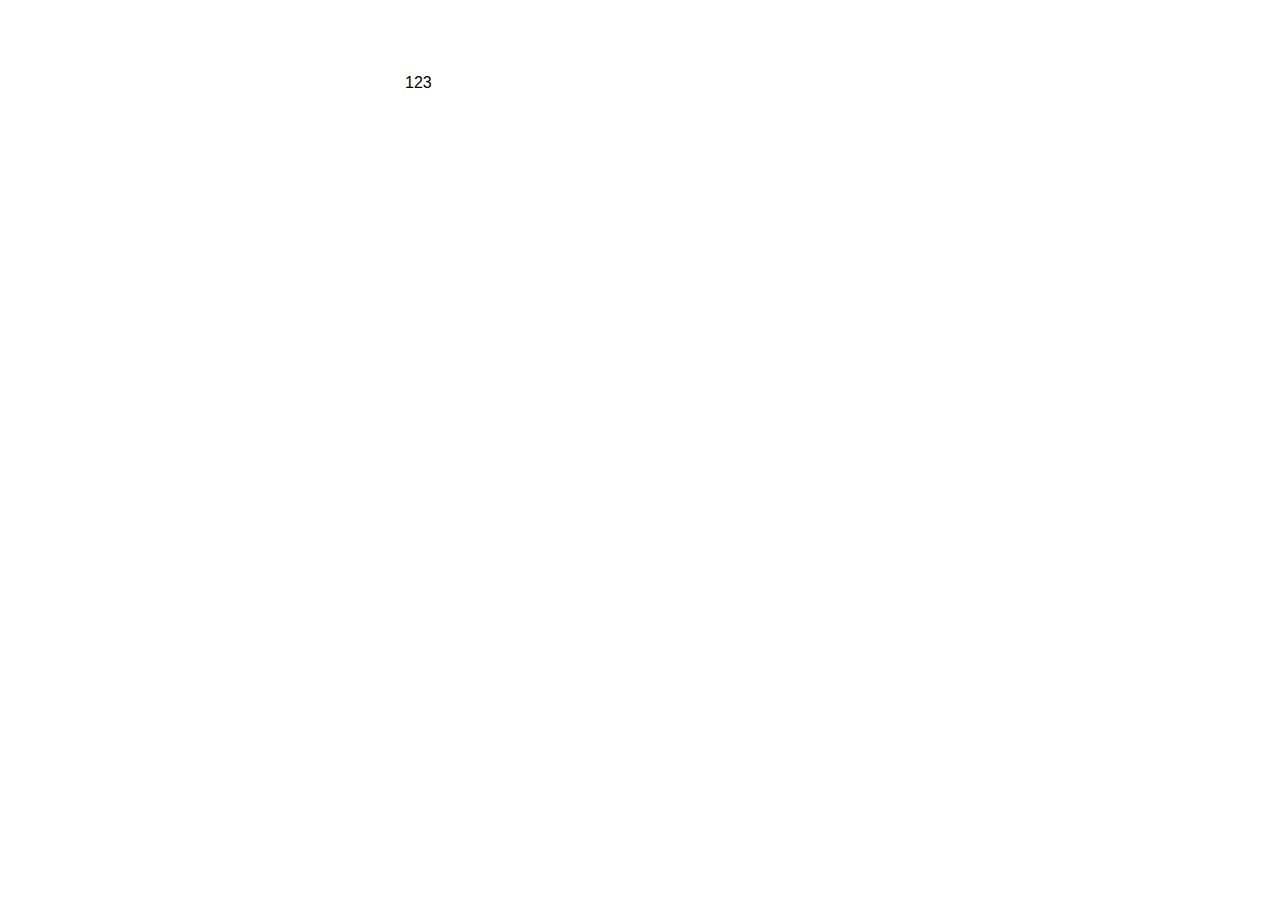
==== contacts.html @ 7175f5e8 "add contacts page" ====
<!DOCTYPE html><html lang="ru"><head><meta charset="UTF-8"><meta http-equiv="X-UA-Compatible" content="IE=edge"><meta name="viewport" content="width=device-width,initial-scale=1"><title>ANTIGOLOD</title><link rel="stylesheet" href="css/style.min.css"><link rel="apple-touch-icon" sizes="180x180" href="apple-touch-icon.png"><link rel="icon" type="image/png" sizes="32x32" href="favicon-32x32.png"><link rel="icon" type="image/png" sizes="16x16" href="favicon-16x16.png"><link rel="manifest" href="site.webmanifest"><link rel="mask-icon" href="safari-pinned-tab.svg" color="#ffffff"><meta name="msapplication-TileColor" content="#ffffff"><meta name="msapplication-TileImage" content="mstile-144x144.png"><meta name="theme-color" content="#ffffff"></head><body class="body"><div class="wrapper"><section class="contacts-page"><div class="container contacts-page__container">123</div></section></div></body></html>
---- css/style.min.css ----
*,:after,:before{-webkit-box-sizing:border-box;box-sizing:border-box;padding:0;margin:0;border:0}body,html{height:100%;width:100%;font-size:100%;line-height:1;-ms-text-size-adjust:100%;-moz-text-size-adjust:100%;-webkit-text-size-adjust:100%;font-family:"Open Sans",Arial,"Helvetica Neue",Helvetica,sans-serif}::-webkit-file-upload-button{-webkit-appearance:button;font:inherit}:active,:focus{outline:0;border:none}[hidden]{display:none}[type=checkbox],[type=radio]{-webkit-box-sizing:border-box;box-sizing:border-box;padding:0;margin:0;border:0;outline:0}[type=number]::-webkit-inner-spin-button,[type=number]::-webkit-outer-spin-button{height:auto}[type=search]{-webkit-appearance:textfield;outline-offset:-2px}[type=search]::-webkit-search-decoration{-webkit-appearance:none}a,a:active,a:focus,a:hover{text-decoration:none;color:inherit;background-color:transparent;outline:0;border:none}a:link,a:visited{color:inherit}abbr[title]{border-bottom:none;text-decoration:none}article,aside,details,div,figcaption,figure,footer,header,hgroup,main,menu,nav,section{display:block}audio,canvas,iframe,img,svg,video{vertical-align:middle}audio,video{display:inline-block}audio:not([controls]){display:none;height:0}b,strong{font-weight:bolder}blockquote,q{quotes:none}blockquote:after,blockquote:before,q:after,q:before{content:"";content:none}[type=button],[type=reset],[type=submit],button{-webkit-appearance:button}button,input{overflow:visible}button,input[type=submit]{cursor:pointer}button,select{text-transform:none}button::-moz-focus-inner{padding:0;border:0}[type=button]::-moz-focus-inner,[type=reset]::-moz-focus-inner,[type=submit]::-moz-focus-inner,button::-moz-focus-inner{border-style:none;padding:0}button:focus,form:focus,input:focus{outline:0;border:none}code,kbd,samp{font-family:monospace,monospace;font-size:1em}dl dl,dl ol,dl ul,ol dl,ul dl{margin:0;list-style:none}dl,li,ol,ul,ul li{list-style:none}ol ol,ol ul,ul ol,ul ul{margin:0;list-style:none}h1,h2,h3,h4,h5,h6{font-size:inherit;font-weight:inherit}hr{height:0;overflow:visible}iframe{border-style:none}img{vertical-align:top;border-style:none}button,input,optgroup,select,textarea{font-family:inherit;font-size:inherit;line-height:inherit}input::-ms-clear{display:none}legend{-webkit-box-sizing:border-box;box-sizing:border-box;color:inherit;display:table;max-width:100%;padding:0;white-space:normal}pre{font-family:monospace,monospace;font-size:1em}progress{vertical-align:baseline}small{font-size:80%}sub{bottom:-.25em}sub,sup{font-size:75%;line-height:0;position:relative;vertical-align:baseline}summary{display:list-item}sup{top:-.5em}table{border-collapse:collapse;border-spacing:0}template{display:none}textarea{overflow:auto}@font-face{font-family:Gilroy-Bold;src:url(../fonts/Gilroy-Bold.eot);src:url(../fonts/Gilroy-Bold.eot?#iefix) format("embedded-opentype"),url(../fonts/Gilroy-Bold.svg#Gilroy-Bold) format("svg"),url(../fonts/Gilroy-Bold.ttf) format("truetype"),url(../fonts/Gilroy-Bold.woff) format("woff"),url(../fonts/Gilroy-Bold.woff2) format("woff2");font-weight:400;font-style:normal}@font-face{font-family:Gilroy-Medium;src:url(../fonts/Gilroy-Medium.eot);src:url(../fonts/Gilroy-Medium.eot?#iefix) format("embedded-opentype"),url(../fonts/Gilroy-Medium.svg#Gilroy-Medium) format("svg"),url(../fonts/Gilroy-Medium.ttf) format("truetype"),url(../fonts/Gilroy-Medium.woff) format("woff"),url(../fonts/Gilroy-Medium.woff2) format("woff2");font-weight:400;font-style:normal}body{background-color:#fff}body.lock{overflow:hidden}footer,section{padding:75px 0}.wrapper{overflow:hidden;display:-webkit-box;display:-ms-flexbox;display:flex;-webkit-box-orient:vertical;-webkit-box-direction:normal;-ms-flex-direction:column;flex-direction:column;min-height:100vh}.container{max-width:980px;min-width:320px;width:100%;margin:0 auto;padding:0 15px}.text_name{color:#070707;font-family:Gilroy-Bold,sans-serif;font-style:normal;font-weight:400;letter-spacing:.02em;font-size:48px;line-height:58px}.text_heading{color:#070707;font-family:Gilroy-Bold,sans-serif;font-style:normal;font-weight:400;letter-spacing:.02em;font-size:34px;line-height:24px}.text_nav{color:#070707;font-family:Gilroy-Bold,sans-serif;font-style:normal;font-weight:400;font-size:18px;line-height:22px}.text_lang{color:#070707;font-family:Gilroy-Bold,sans-serif;font-style:normal;font-weight:400;font-size:16px;line-height:20px}.text_700{color:#070707;font-family:Gilroy-Bold,sans-serif;font-style:normal;font-weight:400;font-size:18px;line-height:22px}.text_400{color:#070707;font-family:Gilroy-Medium,sans-serif;font-style:normal;font-weight:400;font-size:18px;line-height:22px}.heading{text-align:center;margin-bottom:25px}.section-text{text-align:center;margin:0 auto 30px}.section-text:last-child{margin-bottom:0}.logo{position:absolute;z-index:50;top:-40px;right:15px;left:15px;font-size:130px;line-height:110px;color:#070707;word-spacing:-20px;text-shadow:2px 2px 8px #070707;text-transform:uppercase;text-align:justify;opacity:.1}.logo-h{display:inline-block;width:100%}.logo-container{position:relative}.logo-m{display:none}.nav{position:relative;z-index:1000;height:100%;border-bottom:2px solid #828282;background-color:#fff}.nav__items{display:-webkit-box;display:-ms-flexbox;display:flex;-webkit-box-align:center;-ms-flex-align:center;align-items:center;-webkit-box-pack:justify;-ms-flex-pack:justify;justify-content:space-between;width:100%;height:100%}.nav__item{position:relative;margin:0 20px}.nav__item:first-child{margin-left:0}.nav__item:last-child{margin-right:0}.nav__item::before{position:absolute;content:"";bottom:-5px;left:0;width:0%;height:3px;background-color:#828282;-webkit-transition:width .3s ease;-o-transition:width .3s ease;transition:width .3s ease}.nav__item:hover::before{width:100%}.button-show-more{display:block;width:60%;margin:20px auto 0;padding:10px 0;color:#fff;background-color:#070707}.dn{display:none}.dim.active{position:fixed;z-index:175;background-color:rgba(0,0,0,.4);width:100%;height:100%;-webkit-transition:background-color .5s ease;-o-transition:background-color .5s ease;transition:background-color .5s ease}.closezoomedimgbtn{position:fixed;z-index:3200;top:30px;right:30px;font-size:100px;cursor:pointer;color:#000;-webkit-user-select:none;-moz-user-select:none;-ms-user-select:none;user-select:none;display:none}.closezoomedimgbtn.active{display:block}.header{position:relative;height:80px;background-color:#fff}.header__container{height:100%}.header__menu{display:none;width:65px;height:100%;padding:0 20px;margin-left:-20px;z-index:3000;cursor:pointer}.header__burger{position:relative;width:25px;height:2px;background-color:#070707;-webkit-transition:background-color .2s ease,-webkit-transform .4s ease;transition:background-color .2s ease,-webkit-transform .4s ease;-o-transition:background-color .2s ease,transform .4s ease;transition:background-color .2s ease,transform .4s ease;transition:background-color .2s ease,transform .4s ease,-webkit-transform .4s ease}.header__burger::after,.header__burger::before{position:absolute;content:"";width:25px;height:2px;background-color:#070707;left:0;-webkit-transition:-webkit-transform .4s ease;transition:-webkit-transform .4s ease;-o-transition:transform .4s ease;transition:transform .4s ease;transition:transform .4s ease,-webkit-transform .4s ease}.header__burger::before{bottom:8px}.header__burger::after{top:8px}.header__burger.active{background-color:transparent;-webkit-transform:rotate(180deg);-ms-transform:rotate(180deg);transform:rotate(180deg)}.header__burger.active::before{bottom:0;-webkit-transform:rotate(-45deg);-ms-transform:rotate(-45deg);transform:rotate(-45deg)}.header__burger.active::after{top:0;-webkit-transform:rotate(45deg);-ms-transform:rotate(45deg);transform:rotate(45deg)}.footer{position:relative;margin-top:auto;background-color:#fff;text-align:center}.footer__button{background-color:#070707;color:#fff;padding:12px 20px;border-radius:30px;bottom:30%}.footer__button.active{position:fixed;z-index:225;bottom:calc(50% + 60px);left:50%;-webkit-transform:translateX(-50%);-ms-transform:translateX(-50%);transform:translateX(-50%);-webkit-transition:bottom .5s ease;-o-transition:bottom .5s ease;transition:bottom .5s ease}.footer__socialfix-container{bottom:25%;left:0}.footer__socialfix-container.active{position:fixed;z-index:200;padding:50px 0;background-color:#fff;bottom:50%;left:50%;width:100%;-webkit-transform:translate(-50%,50%);-ms-transform:translate(-50%,50%);transform:translate(-50%,50%);-webkit-transition:bottom .5s ease,padding .5s ease;-o-transition:bottom .5s ease,padding .5s ease;transition:bottom .5s ease,padding .5s ease}.footer__socialfix-items{margin-top:80px;display:-webkit-box;display:-ms-flexbox;display:flex;-webkit-box-pack:center;-ms-flex-pack:center;justify-content:center}.footer__socialfix-item{margin:0 25px}.footer__socialfix-img{width:40px;height:40px}.footer__last-text{font-size:14px;line-height:18px;color:#828282;margin-top:40px}.footer__scrolltotopbtn{position:absolute;bottom:10px;left:50%;-webkit-transform:translateX(-50%);-ms-transform:translateX(-50%);transform:translateX(-50%);width:50px;height:50px;border-radius:50%;background-color:#070707;color:#fff}.footer__arrow{width:22px;height:22px;border-top:5px solid #fff;border-right:5px solid #fff;-webkit-transform:rotate(-45deg);-ms-transform:rotate(-45deg);transform:rotate(-45deg);margin:8px 0 0 14px}.home{background-color:#fff}.home__items{display:-webkit-box;display:-ms-flexbox;display:flex;-webkit-box-pack:justify;-ms-flex-pack:justify;justify-content:space-between;-webkit-box-align:end;-ms-flex-align:end;align-items:flex-end}.home__item:not(:first-child){margin-bottom:6px}.home__item:last-child{position:relative;z-index:1000;-webkit-transform:rotate(-90deg);-ms-transform:rotate(-90deg);transform:rotate(-90deg);margin:0 -23px 31px 23px;cursor:pointer}.home__language{color:#828282}.home__language.active{color:#070707}.home__sep{color:#070707}.home__me{margin-top:50px}.home__me img{width:100%;height:100%}.about{background-color:#f6f6f6}.clothes,.painting,.projects{background-color:#fff}.clothes__items,.painting__items,.projects__items{display:-webkit-box;display:-ms-flexbox;display:flex;-webkit-box-pack:center;-ms-flex-pack:center;justify-content:center;-webkit-box-align:start;-ms-flex-align:start;align-items:flex-start;-ms-flex-wrap:wrap;flex-wrap:wrap;margin:-10px}.clothes__item,.painting__item,.projects__item{width:300px;height:300px;outline:1px solid #828282;margin:10px;cursor:pointer}.clothes__item:not(.zoomed):hover,.painting__item:not(.zoomed):hover,.projects__item:not(.zoomed):hover{outline:3px solid green}.clothes__item.zoomed,.painting__item.zoomed,.projects__item.zoomed{outline:0}.clothes__img,.painting__img,.projects__img{width:300px;height:300px}.clothes__img.zoomed,.painting__img.zoomed,.projects__img.zoomed{position:fixed;z-index:10000;top:50%;left:50%;-webkit-transform:translate(-50%,-50%);-ms-transform:translate(-50%,-50%);transform:translate(-50%,-50%);height:90%;width:auto;-webkit-transition:.3s width ease,.3s height ease;-o-transition:.3s width ease,.3s height ease;transition:.3s width ease,.3s height ease;background-color:#f6f6f6}.clothes{background-color:#f6f6f6}.clothes__item{outline:0}.contacts-page__container{max-width:500px}@media (max-width:1023px){.closezoomedimgbtn{top:10px;right:10px}.clothes__img.zoomed,.painting__img.zoomed,.projects__img.zoomed{height:80%}}@media (max-width:899px){footer,section{padding:50px 0}.container{padding:0 15px}.text_nav{font-size:34px;line-height:24px}.text_lang{font-size:34px;line-height:24px}.logo{display:none}.logo-m{display:block;position:absolute;height:65px;top:8px;right:2px;left:2px;font-size:80px;line-height:60px;color:#070707;word-spacing:-20px;text-shadow:2px 2px 8px #070707;text-transform:uppercase;text-align:justify;opacity:.1}.nav{border-bottom:none;background-color:transparent}.nav__items{-webkit-box-orient:vertical;-webkit-box-direction:normal;-ms-flex-direction:column;flex-direction:column;-webkit-box-pack:start;-ms-flex-pack:start;justify-content:flex-start;-webkit-box-align:start;-ms-flex-align:start;align-items:flex-start;position:fixed;top:0;left:0;width:100%;height:0;padding-left:15px;overflow-x:hidden;overflow-y:auto;background-color:#fff;-webkit-transition:height .3s ease-out,padding .3s ease-out;-o-transition:height .3s ease-out,padding .3s ease-out;transition:height .3s ease-out,padding .3s ease-out}.nav__items.active{height:100%;padding-bottom:85px}.nav__item::before{height:0}.nav__item{padding-top:68px;margin:0}.nav__item:first-child{padding-top:85px}.header__menu{position:fixed;height:65px;top:64px;right:0;display:-webkit-box;display:-ms-flexbox;display:flex;-webkit-box-align:center;-ms-flex-align:center;align-items:center}.footer__scrolltotopbtn{display:none}.home{padding-top:0}.home__items{-webkit-box-orient:vertical;-webkit-box-direction:normal;-ms-flex-direction:column;flex-direction:column;-webkit-box-align:start;-ms-flex-align:start;align-items:flex-start;margin-top:-10px;padding-top:5px}.home__item:last-child{-ms-flex-item-align:end;align-self:flex-end;margin:-40px -50px 20px 0;z-index:unset}.home__name{margin-bottom:20px}}@media (max-width:767px){.container{padding:0 15px}.clothes__item:not(.zoomed):hover,.painting__item:not(.zoomed):hover,.projects__item:not(.zoomed):hover{outline:0}.clothes__img.zoomed,.painting__img.zoomed,.projects__img.zoomed{height:70%}}@media (max-width:599px){.logo-m{font-size:60px;line-height:45px;top:10px}.footer__socialfix-item{margin:0 15px}}@media (max-width:499px){.clothes__img.zoomed,.painting__img.zoomed,.projects__img.zoomed{width:90%;height:unset}}@media (max-width:399px){.logo-m{min-width:300px;font-size:50px;line-height:35px}}@media (max-width:389px){.clothes__img.zoomed,.painting__img.zoomed,.projects__img.zoomed{width:98%}}
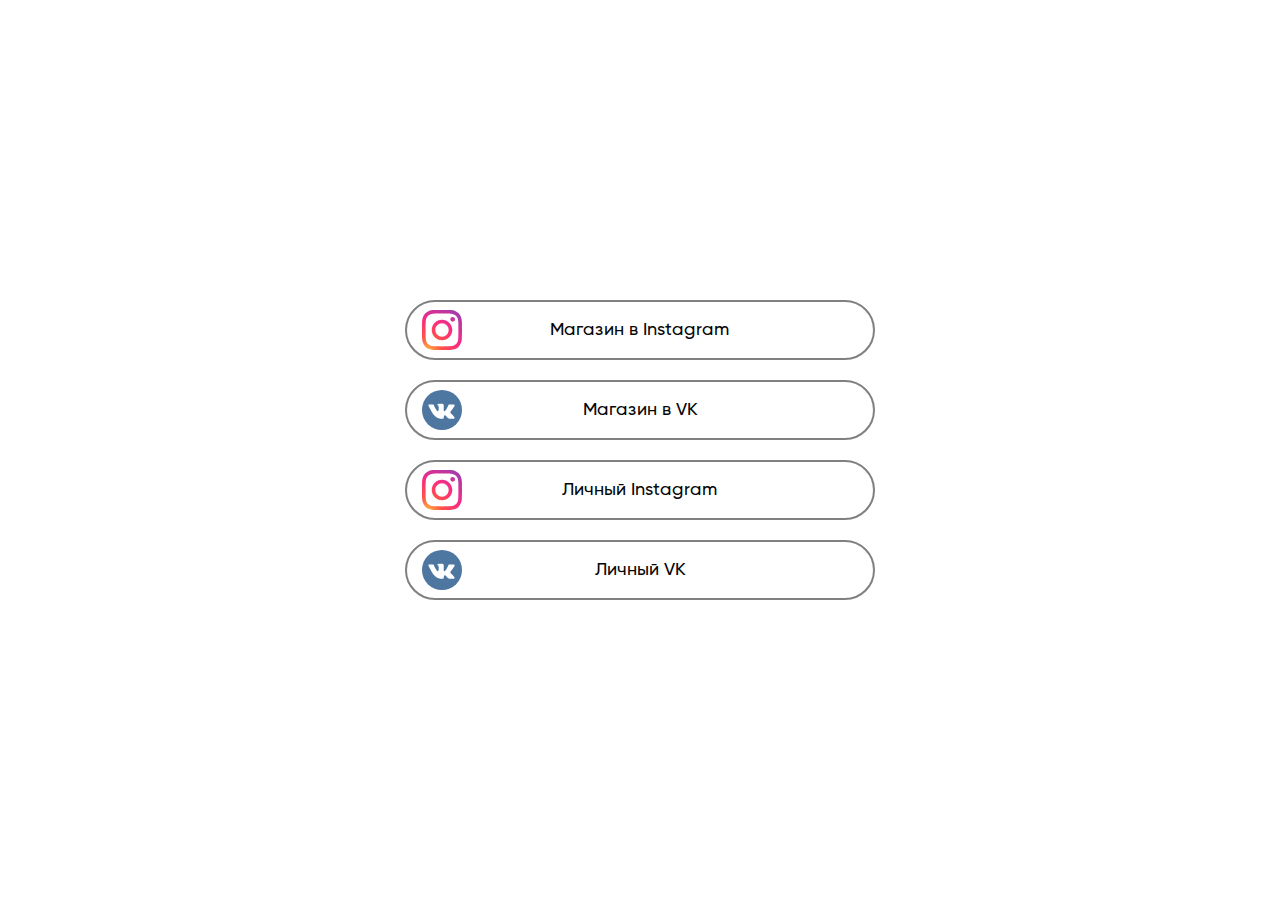
==== commit 1da1874e: "add contacts" ====
--- a/contacts.html
+++ b/contacts.html
@@ -1 +1 @@
-<!DOCTYPE html><html lang="ru"><head><meta charset="UTF-8"><meta http-equiv="X-UA-Compatible" content="IE=edge"><meta name="viewport" content="width=device-width,initial-scale=1"><title>ANTIGOLOD</title><link rel="stylesheet" href="css/style.min.css"><link rel="apple-touch-icon" sizes="180x180" href="apple-touch-icon.png"><link rel="icon" type="image/png" sizes="32x32" href="favicon-32x32.png"><link rel="icon" type="image/png" sizes="16x16" href="favicon-16x16.png"><link rel="manifest" href="site.webmanifest"><link rel="mask-icon" href="safari-pinned-tab.svg" color="#ffffff"><meta name="msapplication-TileColor" content="#ffffff"><meta name="msapplication-TileImage" content="mstile-144x144.png"><meta name="theme-color" content="#ffffff"></head><body class="body"><div class="wrapper"><section class="contacts-page"><div class="container contacts-page__container">123</div></section></div></body></html>+<!DOCTYPE html><html lang="ru"><head><meta charset="UTF-8"><meta http-equiv="X-UA-Compatible" content="IE=edge"><meta name="viewport" content="width=device-width,initial-scale=1"><title>ANTIGOLOD</title><link rel="stylesheet" href="css/style.min.css"><link rel="apple-touch-icon" sizes="180x180" href="apple-touch-icon.png"><link rel="icon" type="image/png" sizes="32x32" href="favicon-32x32.png"><link rel="icon" type="image/png" sizes="16x16" href="favicon-16x16.png"><link rel="manifest" href="site.webmanifest"><link rel="mask-icon" href="safari-pinned-tab.svg" color="#ffffff"><meta name="msapplication-TileColor" content="#ffffff"><meta name="msapplication-TileImage" content="mstile-144x144.png"><meta name="theme-color" content="#ffffff"></head><body class="body"><div class="wrapper"><section class="contacts-page"><div class="container contacts-page__container"><div class="contacts-page__items"><a href="https://instagram.com/anti.golod" target="_blank" class="contacts-page__item contact-item"><div class="contact-item__icon"><picture><source srcset="icons/icons.svg#instagram" type="image/webp"><img src="icons/icons.svg#instagram" alt="instagram shop" class="contact-item-img"></picture></div><div class="contact-item__text text_400">Магазин в Instagram</div></a><a href="https://vk.com/a.gemuse" target="_blank" class="contacts-page__item contact-item"><div class="contact-item__icon"><picture><source srcset="icons/icons.svg#vk" type="image/webp"><img src="icons/icons.svg#vk" alt="vk shop" class="contact-item-img"></picture></div><div class="contact-item__text text_400">Магазин в VK</div></a><a href="https://www.instagram.com/a.gemuse" target="_blank" class="contacts-page__item contact-item"><div class="contact-item__icon"><picture><source srcset="icons/icons.svg#instagram" type="image/webp"><img src="icons/icons.svg#instagram" alt="instagram" class="contact-item-img"></picture></div><div class="contact-item__text text_400">Личный Instagram</div></a><a href="https://vk.com/gemuse" target="_blank" class="contacts-page__item contact-item"><div class="contact-item__icon"><picture><source srcset="icons/icons.svg#vk" type="image/webp"><img src="icons/icons.svg#vk" alt="vk" class="contact-item-img"></picture></div><div class="contact-item__text text_400">Личный VK</div></a></div></div></section></div></body></html>--- a/css/style.min.css
+++ b/css/style.min.css
@@ -1 +1 @@
-*,:after,:before{-webkit-box-sizing:border-box;box-sizing:border-box;padding:0;margin:0;border:0}body,html{height:100%;width:100%;font-size:100%;line-height:1;-ms-text-size-adjust:100%;-moz-text-size-adjust:100%;-webkit-text-size-adjust:100%;font-family:"Open Sans",Arial,"Helvetica Neue",Helvetica,sans-serif}::-webkit-file-upload-button{-webkit-appearance:button;font:inherit}:active,:focus{outline:0;border:none}[hidden]{display:none}[type=checkbox],[type=radio]{-webkit-box-sizing:border-box;box-sizing:border-box;padding:0;margin:0;border:0;outline:0}[type=number]::-webkit-inner-spin-button,[type=number]::-webkit-outer-spin-button{height:auto}[type=search]{-webkit-appearance:textfield;outline-offset:-2px}[type=search]::-webkit-search-decoration{-webkit-appearance:none}a,a:active,a:focus,a:hover{text-decoration:none;color:inherit;background-color:transparent;outline:0;border:none}a:link,a:visited{color:inherit}abbr[title]{border-bottom:none;text-decoration:none}article,aside,details,div,figcaption,figure,footer,header,hgroup,main,menu,nav,section{display:block}audio,canvas,iframe,img,svg,video{vertical-align:middle}audio,video{display:inline-block}audio:not([controls]){display:none;height:0}b,strong{font-weight:bolder}blockquote,q{quotes:none}blockquote:after,blockquote:before,q:after,q:before{content:"";content:none}[type=button],[type=reset],[type=submit],button{-webkit-appearance:button}button,input{overflow:visible}button,input[type=submit]{cursor:pointer}button,select{text-transform:none}button::-moz-focus-inner{padding:0;border:0}[type=button]::-moz-focus-inner,[type=reset]::-moz-focus-inner,[type=submit]::-moz-focus-inner,button::-moz-focus-inner{border-style:none;padding:0}button:focus,form:focus,input:focus{outline:0;border:none}code,kbd,samp{font-family:monospace,monospace;font-size:1em}dl dl,dl ol,dl ul,ol dl,ul dl{margin:0;list-style:none}dl,li,ol,ul,ul li{list-style:none}ol ol,ol ul,ul ol,ul ul{margin:0;list-style:none}h1,h2,h3,h4,h5,h6{font-size:inherit;font-weight:inherit}hr{height:0;overflow:visible}iframe{border-style:none}img{vertical-align:top;border-style:none}button,input,optgroup,select,textarea{font-family:inherit;font-size:inherit;line-height:inherit}input::-ms-clear{display:none}legend{-webkit-box-sizing:border-box;box-sizing:border-box;color:inherit;display:table;max-width:100%;padding:0;white-space:normal}pre{font-family:monospace,monospace;font-size:1em}progress{vertical-align:baseline}small{font-size:80%}sub{bottom:-.25em}sub,sup{font-size:75%;line-height:0;position:relative;vertical-align:baseline}summary{display:list-item}sup{top:-.5em}table{border-collapse:collapse;border-spacing:0}template{display:none}textarea{overflow:auto}@font-face{font-family:Gilroy-Bold;src:url(../fonts/Gilroy-Bold.eot);src:url(../fonts/Gilroy-Bold.eot?#iefix) format("embedded-opentype"),url(../fonts/Gilroy-Bold.svg#Gilroy-Bold) format("svg"),url(../fonts/Gilroy-Bold.ttf) format("truetype"),url(../fonts/Gilroy-Bold.woff) format("woff"),url(../fonts/Gilroy-Bold.woff2) format("woff2");font-weight:400;font-style:normal}@font-face{font-family:Gilroy-Medium;src:url(../fonts/Gilroy-Medium.eot);src:url(../fonts/Gilroy-Medium.eot?#iefix) format("embedded-opentype"),url(../fonts/Gilroy-Medium.svg#Gilroy-Medium) format("svg"),url(../fonts/Gilroy-Medium.ttf) format("truetype"),url(../fonts/Gilroy-Medium.woff) format("woff"),url(../fonts/Gilroy-Medium.woff2) format("woff2");font-weight:400;font-style:normal}body{background-color:#fff}body.lock{overflow:hidden}footer,section{padding:75px 0}.wrapper{overflow:hidden;display:-webkit-box;display:-ms-flexbox;display:flex;-webkit-box-orient:vertical;-webkit-box-direction:normal;-ms-flex-direction:column;flex-direction:column;min-height:100vh}.container{max-width:980px;min-width:320px;width:100%;margin:0 auto;padding:0 15px}.text_name{color:#070707;font-family:Gilroy-Bold,sans-serif;font-style:normal;font-weight:400;letter-spacing:.02em;font-size:48px;line-height:58px}.text_heading{color:#070707;font-family:Gilroy-Bold,sans-serif;font-style:normal;font-weight:400;letter-spacing:.02em;font-size:34px;line-height:24px}.text_nav{color:#070707;font-family:Gilroy-Bold,sans-serif;font-style:normal;font-weight:400;font-size:18px;line-height:22px}.text_lang{color:#070707;font-family:Gilroy-Bold,sans-serif;font-style:normal;font-weight:400;font-size:16px;line-height:20px}.text_700{color:#070707;font-family:Gilroy-Bold,sans-serif;font-style:normal;font-weight:400;font-size:18px;line-height:22px}.text_400{color:#070707;font-family:Gilroy-Medium,sans-serif;font-style:normal;font-weight:400;font-size:18px;line-height:22px}.heading{text-align:center;margin-bottom:25px}.section-text{text-align:center;margin:0 auto 30px}.section-text:last-child{margin-bottom:0}.logo{position:absolute;z-index:50;top:-40px;right:15px;left:15px;font-size:130px;line-height:110px;color:#070707;word-spacing:-20px;text-shadow:2px 2px 8px #070707;text-transform:uppercase;text-align:justify;opacity:.1}.logo-h{display:inline-block;width:100%}.logo-container{position:relative}.logo-m{display:none}.nav{position:relative;z-index:1000;height:100%;border-bottom:2px solid #828282;background-color:#fff}.nav__items{display:-webkit-box;display:-ms-flexbox;display:flex;-webkit-box-align:center;-ms-flex-align:center;align-items:center;-webkit-box-pack:justify;-ms-flex-pack:justify;justify-content:space-between;width:100%;height:100%}.nav__item{position:relative;margin:0 20px}.nav__item:first-child{margin-left:0}.nav__item:last-child{margin-right:0}.nav__item::before{position:absolute;content:"";bottom:-5px;left:0;width:0%;height:3px;background-color:#828282;-webkit-transition:width .3s ease;-o-transition:width .3s ease;transition:width .3s ease}.nav__item:hover::before{width:100%}.button-show-more{display:block;width:60%;margin:20px auto 0;padding:10px 0;color:#fff;background-color:#070707}.dn{display:none}.dim.active{position:fixed;z-index:175;background-color:rgba(0,0,0,.4);width:100%;height:100%;-webkit-transition:background-color .5s ease;-o-transition:background-color .5s ease;transition:background-color .5s ease}.closezoomedimgbtn{position:fixed;z-index:3200;top:30px;right:30px;font-size:100px;cursor:pointer;color:#000;-webkit-user-select:none;-moz-user-select:none;-ms-user-select:none;user-select:none;display:none}.closezoomedimgbtn.active{display:block}.header{position:relative;height:80px;background-color:#fff}.header__container{height:100%}.header__menu{display:none;width:65px;height:100%;padding:0 20px;margin-left:-20px;z-index:3000;cursor:pointer}.header__burger{position:relative;width:25px;height:2px;background-color:#070707;-webkit-transition:background-color .2s ease,-webkit-transform .4s ease;transition:background-color .2s ease,-webkit-transform .4s ease;-o-transition:background-color .2s ease,transform .4s ease;transition:background-color .2s ease,transform .4s ease;transition:background-color .2s ease,transform .4s ease,-webkit-transform .4s ease}.header__burger::after,.header__burger::before{position:absolute;content:"";width:25px;height:2px;background-color:#070707;left:0;-webkit-transition:-webkit-transform .4s ease;transition:-webkit-transform .4s ease;-o-transition:transform .4s ease;transition:transform .4s ease;transition:transform .4s ease,-webkit-transform .4s ease}.header__burger::before{bottom:8px}.header__burger::after{top:8px}.header__burger.active{background-color:transparent;-webkit-transform:rotate(180deg);-ms-transform:rotate(180deg);transform:rotate(180deg)}.header__burger.active::before{bottom:0;-webkit-transform:rotate(-45deg);-ms-transform:rotate(-45deg);transform:rotate(-45deg)}.header__burger.active::after{top:0;-webkit-transform:rotate(45deg);-ms-transform:rotate(45deg);transform:rotate(45deg)}.footer{position:relative;margin-top:auto;background-color:#fff;text-align:center}.footer__button{background-color:#070707;color:#fff;padding:12px 20px;border-radius:30px;bottom:30%}.footer__button.active{position:fixed;z-index:225;bottom:calc(50% + 60px);left:50%;-webkit-transform:translateX(-50%);-ms-transform:translateX(-50%);transform:translateX(-50%);-webkit-transition:bottom .5s ease;-o-transition:bottom .5s ease;transition:bottom .5s ease}.footer__socialfix-container{bottom:25%;left:0}.footer__socialfix-container.active{position:fixed;z-index:200;padding:50px 0;background-color:#fff;bottom:50%;left:50%;width:100%;-webkit-transform:translate(-50%,50%);-ms-transform:translate(-50%,50%);transform:translate(-50%,50%);-webkit-transition:bottom .5s ease,padding .5s ease;-o-transition:bottom .5s ease,padding .5s ease;transition:bottom .5s ease,padding .5s ease}.footer__socialfix-items{margin-top:80px;display:-webkit-box;display:-ms-flexbox;display:flex;-webkit-box-pack:center;-ms-flex-pack:center;justify-content:center}.footer__socialfix-item{margin:0 25px}.footer__socialfix-img{width:40px;height:40px}.footer__last-text{font-size:14px;line-height:18px;color:#828282;margin-top:40px}.footer__scrolltotopbtn{position:absolute;bottom:10px;left:50%;-webkit-transform:translateX(-50%);-ms-transform:translateX(-50%);transform:translateX(-50%);width:50px;height:50px;border-radius:50%;background-color:#070707;color:#fff}.footer__arrow{width:22px;height:22px;border-top:5px solid #fff;border-right:5px solid #fff;-webkit-transform:rotate(-45deg);-ms-transform:rotate(-45deg);transform:rotate(-45deg);margin:8px 0 0 14px}.home{background-color:#fff}.home__items{display:-webkit-box;display:-ms-flexbox;display:flex;-webkit-box-pack:justify;-ms-flex-pack:justify;justify-content:space-between;-webkit-box-align:end;-ms-flex-align:end;align-items:flex-end}.home__item:not(:first-child){margin-bottom:6px}.home__item:last-child{position:relative;z-index:1000;-webkit-transform:rotate(-90deg);-ms-transform:rotate(-90deg);transform:rotate(-90deg);margin:0 -23px 31px 23px;cursor:pointer}.home__language{color:#828282}.home__language.active{color:#070707}.home__sep{color:#070707}.home__me{margin-top:50px}.home__me img{width:100%;height:100%}.about{background-color:#f6f6f6}.clothes,.painting,.projects{background-color:#fff}.clothes__items,.painting__items,.projects__items{display:-webkit-box;display:-ms-flexbox;display:flex;-webkit-box-pack:center;-ms-flex-pack:center;justify-content:center;-webkit-box-align:start;-ms-flex-align:start;align-items:flex-start;-ms-flex-wrap:wrap;flex-wrap:wrap;margin:-10px}.clothes__item,.painting__item,.projects__item{width:300px;height:300px;outline:1px solid #828282;margin:10px;cursor:pointer}.clothes__item:not(.zoomed):hover,.painting__item:not(.zoomed):hover,.projects__item:not(.zoomed):hover{outline:3px solid green}.clothes__item.zoomed,.painting__item.zoomed,.projects__item.zoomed{outline:0}.clothes__img,.painting__img,.projects__img{width:300px;height:300px}.clothes__img.zoomed,.painting__img.zoomed,.projects__img.zoomed{position:fixed;z-index:10000;top:50%;left:50%;-webkit-transform:translate(-50%,-50%);-ms-transform:translate(-50%,-50%);transform:translate(-50%,-50%);height:90%;width:auto;-webkit-transition:.3s width ease,.3s height ease;-o-transition:.3s width ease,.3s height ease;transition:.3s width ease,.3s height ease;background-color:#f6f6f6}.clothes{background-color:#f6f6f6}.clothes__item{outline:0}.contacts-page__container{max-width:500px}@media (max-width:1023px){.closezoomedimgbtn{top:10px;right:10px}.clothes__img.zoomed,.painting__img.zoomed,.projects__img.zoomed{height:80%}}@media (max-width:899px){footer,section{padding:50px 0}.container{padding:0 15px}.text_nav{font-size:34px;line-height:24px}.text_lang{font-size:34px;line-height:24px}.logo{display:none}.logo-m{display:block;position:absolute;height:65px;top:8px;right:2px;left:2px;font-size:80px;line-height:60px;color:#070707;word-spacing:-20px;text-shadow:2px 2px 8px #070707;text-transform:uppercase;text-align:justify;opacity:.1}.nav{border-bottom:none;background-color:transparent}.nav__items{-webkit-box-orient:vertical;-webkit-box-direction:normal;-ms-flex-direction:column;flex-direction:column;-webkit-box-pack:start;-ms-flex-pack:start;justify-content:flex-start;-webkit-box-align:start;-ms-flex-align:start;align-items:flex-start;position:fixed;top:0;left:0;width:100%;height:0;padding-left:15px;overflow-x:hidden;overflow-y:auto;background-color:#fff;-webkit-transition:height .3s ease-out,padding .3s ease-out;-o-transition:height .3s ease-out,padding .3s ease-out;transition:height .3s ease-out,padding .3s ease-out}.nav__items.active{height:100%;padding-bottom:85px}.nav__item::before{height:0}.nav__item{padding-top:68px;margin:0}.nav__item:first-child{padding-top:85px}.header__menu{position:fixed;height:65px;top:64px;right:0;display:-webkit-box;display:-ms-flexbox;display:flex;-webkit-box-align:center;-ms-flex-align:center;align-items:center}.footer__scrolltotopbtn{display:none}.home{padding-top:0}.home__items{-webkit-box-orient:vertical;-webkit-box-direction:normal;-ms-flex-direction:column;flex-direction:column;-webkit-box-align:start;-ms-flex-align:start;align-items:flex-start;margin-top:-10px;padding-top:5px}.home__item:last-child{-ms-flex-item-align:end;align-self:flex-end;margin:-40px -50px 20px 0;z-index:unset}.home__name{margin-bottom:20px}}@media (max-width:767px){.container{padding:0 15px}.clothes__item:not(.zoomed):hover,.painting__item:not(.zoomed):hover,.projects__item:not(.zoomed):hover{outline:0}.clothes__img.zoomed,.painting__img.zoomed,.projects__img.zoomed{height:70%}}@media (max-width:599px){.logo-m{font-size:60px;line-height:45px;top:10px}.footer__socialfix-item{margin:0 15px}}@media (max-width:499px){.clothes__img.zoomed,.painting__img.zoomed,.projects__img.zoomed{width:90%;height:unset}}@media (max-width:399px){.logo-m{min-width:300px;font-size:50px;line-height:35px}}@media (max-width:389px){.clothes__img.zoomed,.painting__img.zoomed,.projects__img.zoomed{width:98%}}+*,:after,:before{-webkit-box-sizing:border-box;box-sizing:border-box;padding:0;margin:0;border:0}body,html{height:100%;width:100%;font-size:100%;line-height:1;-ms-text-size-adjust:100%;-moz-text-size-adjust:100%;-webkit-text-size-adjust:100%;font-family:"Open Sans",Arial,"Helvetica Neue",Helvetica,sans-serif}::-webkit-file-upload-button{-webkit-appearance:button;font:inherit}:active,:focus{outline:0;border:none}[hidden]{display:none}[type=checkbox],[type=radio]{-webkit-box-sizing:border-box;box-sizing:border-box;padding:0;margin:0;border:0;outline:0}[type=number]::-webkit-inner-spin-button,[type=number]::-webkit-outer-spin-button{height:auto}[type=search]{-webkit-appearance:textfield;outline-offset:-2px}[type=search]::-webkit-search-decoration{-webkit-appearance:none}a,a:active,a:focus,a:hover{text-decoration:none;color:inherit;background-color:transparent;outline:0;border:none}a:link,a:visited{color:inherit}abbr[title]{border-bottom:none;text-decoration:none}article,aside,details,div,figcaption,figure,footer,header,hgroup,main,menu,nav,section{display:block}audio,canvas,iframe,img,svg,video{vertical-align:middle}audio,video{display:inline-block}audio:not([controls]){display:none;height:0}b,strong{font-weight:bolder}blockquote,q{quotes:none}blockquote:after,blockquote:before,q:after,q:before{content:"";content:none}[type=button],[type=reset],[type=submit],button{-webkit-appearance:button}button,input{overflow:visible}button,input[type=submit]{cursor:pointer}button,select{text-transform:none}button::-moz-focus-inner{padding:0;border:0}[type=button]::-moz-focus-inner,[type=reset]::-moz-focus-inner,[type=submit]::-moz-focus-inner,button::-moz-focus-inner{border-style:none;padding:0}button:focus,form:focus,input:focus{outline:0;border:none}code,kbd,samp{font-family:monospace,monospace;font-size:1em}dl dl,dl ol,dl ul,ol dl,ul dl{margin:0;list-style:none}dl,li,ol,ul,ul li{list-style:none}ol ol,ol ul,ul ol,ul ul{margin:0;list-style:none}h1,h2,h3,h4,h5,h6{font-size:inherit;font-weight:inherit}hr{height:0;overflow:visible}iframe{border-style:none}img{vertical-align:top;border-style:none}button,input,optgroup,select,textarea{font-family:inherit;font-size:inherit;line-height:inherit}input::-ms-clear{display:none}legend{-webkit-box-sizing:border-box;box-sizing:border-box;color:inherit;display:table;max-width:100%;padding:0;white-space:normal}pre{font-family:monospace,monospace;font-size:1em}progress{vertical-align:baseline}small{font-size:80%}sub{bottom:-.25em}sub,sup{font-size:75%;line-height:0;position:relative;vertical-align:baseline}summary{display:list-item}sup{top:-.5em}table{border-collapse:collapse;border-spacing:0}template{display:none}textarea{overflow:auto}@font-face{font-family:Gilroy-Bold;src:url(../fonts/Gilroy-Bold.eot);src:url(../fonts/Gilroy-Bold.eot?#iefix) format("embedded-opentype"),url(../fonts/Gilroy-Bold.svg#Gilroy-Bold) format("svg"),url(../fonts/Gilroy-Bold.ttf) format("truetype"),url(../fonts/Gilroy-Bold.woff) format("woff"),url(../fonts/Gilroy-Bold.woff2) format("woff2");font-weight:400;font-style:normal}@font-face{font-family:Gilroy-Medium;src:url(../fonts/Gilroy-Medium.eot);src:url(../fonts/Gilroy-Medium.eot?#iefix) format("embedded-opentype"),url(../fonts/Gilroy-Medium.svg#Gilroy-Medium) format("svg"),url(../fonts/Gilroy-Medium.ttf) format("truetype"),url(../fonts/Gilroy-Medium.woff) format("woff"),url(../fonts/Gilroy-Medium.woff2) format("woff2");font-weight:400;font-style:normal}body{background-color:#fff}body.lock{overflow:hidden}footer,section{padding:75px 0}.wrapper{overflow:hidden;display:-webkit-box;display:-ms-flexbox;display:flex;-webkit-box-orient:vertical;-webkit-box-direction:normal;-ms-flex-direction:column;flex-direction:column;min-height:100vh}.container{max-width:980px;min-width:320px;width:100%;margin:0 auto;padding:0 15px}.text_name{color:#070707;font-family:Gilroy-Bold,sans-serif;font-style:normal;font-weight:400;letter-spacing:.02em;font-size:48px;line-height:58px}.text_heading{color:#070707;font-family:Gilroy-Bold,sans-serif;font-style:normal;font-weight:400;letter-spacing:.02em;font-size:34px;line-height:24px}.text_nav{color:#070707;font-family:Gilroy-Bold,sans-serif;font-style:normal;font-weight:400;font-size:18px;line-height:22px}.text_lang{color:#070707;font-family:Gilroy-Bold,sans-serif;font-style:normal;font-weight:400;font-size:16px;line-height:20px}.text_700{color:#070707;font-family:Gilroy-Bold,sans-serif;font-style:normal;font-weight:400;font-size:18px;line-height:22px}.text_400{color:#070707;font-family:Gilroy-Medium,sans-serif;font-style:normal;font-weight:400;font-size:18px;line-height:22px}.heading{text-align:center;margin-bottom:25px}.section-text{text-align:center;margin:0 auto 30px}.section-text:last-child{margin-bottom:0}.logo{position:absolute;z-index:50;top:-40px;right:15px;left:15px;font-size:130px;line-height:110px;color:#070707;word-spacing:-20px;text-shadow:2px 2px 8px #070707;text-transform:uppercase;text-align:justify;opacity:.1}.logo-h{display:inline-block;width:100%}.logo-container{position:relative}.logo-m{display:none}.nav{position:relative;z-index:1000;height:100%;border-bottom:2px solid #828282;background-color:#fff}.nav__items{display:-webkit-box;display:-ms-flexbox;display:flex;-webkit-box-align:center;-ms-flex-align:center;align-items:center;-webkit-box-pack:justify;-ms-flex-pack:justify;justify-content:space-between;width:100%;height:100%}.nav__item{position:relative;margin:0 20px}.nav__item:first-child{margin-left:0}.nav__item:last-child{margin-right:0}.nav__item::before{position:absolute;content:"";bottom:-5px;left:0;width:0%;height:3px;background-color:#828282;-webkit-transition:width .3s ease;-o-transition:width .3s ease;transition:width .3s ease}.nav__item:hover::before{width:100%}.button-show-more{display:block;width:60%;margin:20px auto 0;padding:10px 0;color:#fff;background-color:#070707}.dn{display:none}.dim.active{position:fixed;z-index:175;background-color:rgba(0,0,0,.4);width:100%;height:100%;-webkit-transition:background-color .5s ease;-o-transition:background-color .5s ease;transition:background-color .5s ease}.closezoomedimgbtn{position:fixed;z-index:3200;top:30px;right:30px;font-size:100px;cursor:pointer;color:#000;-webkit-user-select:none;-moz-user-select:none;-ms-user-select:none;user-select:none;display:none}.closezoomedimgbtn.active{display:block}.contact-item{display:block;position:relative;width:100%;border:2px solid gray;border-radius:50px;height:60px;margin:10px 0}.contact-item:first-child{margin-top:0}.contact-item:last-child{margin-bottom:0}.contact-item:active,.contact-item:focus,.contact-item:hover,.contact-item:link,.contact-item:visited{border:2px solid gray}.contact-item__icon{position:absolute;top:50%;left:15px;-webkit-transform:translateY(-50%);-ms-transform:translateY(-50%);transform:translateY(-50%)}.contact-item-img{width:40px;height:40px}.contact-item__text{position:absolute;top:50%;left:50%;-webkit-transform:translate(-50%,-50%);-ms-transform:translate(-50%,-50%);transform:translate(-50%,-50%)}.header{position:relative;height:80px;background-color:#fff}.header__container{height:100%}.header__menu{display:none;width:65px;height:100%;padding:0 20px;margin-left:-20px;z-index:3000;cursor:pointer}.header__burger{position:relative;width:25px;height:2px;background-color:#070707;-webkit-transition:background-color .2s ease,-webkit-transform .4s ease;transition:background-color .2s ease,-webkit-transform .4s ease;-o-transition:background-color .2s ease,transform .4s ease;transition:background-color .2s ease,transform .4s ease;transition:background-color .2s ease,transform .4s ease,-webkit-transform .4s ease}.header__burger::after,.header__burger::before{position:absolute;content:"";width:25px;height:2px;background-color:#070707;left:0;-webkit-transition:-webkit-transform .4s ease;transition:-webkit-transform .4s ease;-o-transition:transform .4s ease;transition:transform .4s ease;transition:transform .4s ease,-webkit-transform .4s ease}.header__burger::before{bottom:8px}.header__burger::after{top:8px}.header__burger.active{background-color:transparent;-webkit-transform:rotate(180deg);-ms-transform:rotate(180deg);transform:rotate(180deg)}.header__burger.active::before{bottom:0;-webkit-transform:rotate(-45deg);-ms-transform:rotate(-45deg);transform:rotate(-45deg)}.header__burger.active::after{top:0;-webkit-transform:rotate(45deg);-ms-transform:rotate(45deg);transform:rotate(45deg)}.footer{position:relative;margin-top:auto;background-color:#fff;text-align:center}.footer__button{background-color:#070707;color:#fff;padding:12px 20px;border-radius:30px;bottom:30%}.footer__button.active{position:fixed;z-index:225;bottom:calc(50% + 60px);left:50%;-webkit-transform:translateX(-50%);-ms-transform:translateX(-50%);transform:translateX(-50%);-webkit-transition:bottom .5s ease;-o-transition:bottom .5s ease;transition:bottom .5s ease}.footer__socialfix-container{bottom:25%;left:0}.footer__socialfix-container.active{position:fixed;z-index:200;padding:50px 0;background-color:#fff;bottom:50%;left:50%;width:100%;-webkit-transform:translate(-50%,50%);-ms-transform:translate(-50%,50%);transform:translate(-50%,50%);-webkit-transition:bottom .5s ease,padding .5s ease;-o-transition:bottom .5s ease,padding .5s ease;transition:bottom .5s ease,padding .5s ease}.footer__socialfix-items{margin-top:80px;display:-webkit-box;display:-ms-flexbox;display:flex;-webkit-box-pack:center;-ms-flex-pack:center;justify-content:center}.footer__socialfix-item{margin:0 25px}.footer__socialfix-img{width:40px;height:40px}.footer__last-text{font-size:14px;line-height:18px;color:#828282;margin-top:40px}.footer__scrolltotopbtn{position:absolute;bottom:10px;left:50%;-webkit-transform:translateX(-50%);-ms-transform:translateX(-50%);transform:translateX(-50%);width:50px;height:50px;border-radius:50%;background-color:#070707;color:#fff}.footer__arrow{width:22px;height:22px;border-top:5px solid #fff;border-right:5px solid #fff;-webkit-transform:rotate(-45deg);-ms-transform:rotate(-45deg);transform:rotate(-45deg);margin:8px 0 0 14px}.home{background-color:#fff}.home__items{display:-webkit-box;display:-ms-flexbox;display:flex;-webkit-box-pack:justify;-ms-flex-pack:justify;justify-content:space-between;-webkit-box-align:end;-ms-flex-align:end;align-items:flex-end}.home__item:not(:first-child){margin-bottom:6px}.home__item:last-child{position:relative;z-index:1000;-webkit-transform:rotate(-90deg);-ms-transform:rotate(-90deg);transform:rotate(-90deg);margin:0 -23px 31px 23px;cursor:pointer}.home__language{color:#828282}.home__language.active{color:#070707}.home__sep{color:#070707}.home__me{margin-top:50px}.home__me img{width:100%;height:100%}.about{background-color:#f6f6f6}.clothes,.painting,.projects{background-color:#fff}.clothes__items,.painting__items,.projects__items{display:-webkit-box;display:-ms-flexbox;display:flex;-webkit-box-pack:center;-ms-flex-pack:center;justify-content:center;-webkit-box-align:start;-ms-flex-align:start;align-items:flex-start;-ms-flex-wrap:wrap;flex-wrap:wrap;margin:-10px}.clothes__item,.painting__item,.projects__item{width:300px;height:300px;outline:1px solid #828282;margin:10px;cursor:pointer}.clothes__item:not(.zoomed):hover,.painting__item:not(.zoomed):hover,.projects__item:not(.zoomed):hover{outline:3px solid green}.clothes__item.zoomed,.painting__item.zoomed,.projects__item.zoomed{outline:0}.clothes__img,.painting__img,.projects__img{width:300px;height:300px}.clothes__img.zoomed,.painting__img.zoomed,.projects__img.zoomed{position:fixed;z-index:10000;top:50%;left:50%;-webkit-transform:translate(-50%,-50%);-ms-transform:translate(-50%,-50%);transform:translate(-50%,-50%);height:90%;width:auto;-webkit-transition:.3s width ease,.3s height ease;-o-transition:.3s width ease,.3s height ease;transition:.3s width ease,.3s height ease;background-color:#f6f6f6}.clothes{background-color:#f6f6f6}.clothes__item{outline:0}.contacts-page{padding:0;margin:0;min-height:100vh}.contacts-page__container{max-width:500px;min-height:100vh}.contacts-page__items{min-height:100vh;display:-webkit-box;display:-ms-flexbox;display:flex;-webkit-box-orient:vertical;-webkit-box-direction:normal;-ms-flex-direction:column;flex-direction:column;-webkit-box-pack:center;-ms-flex-pack:center;justify-content:center;-webkit-box-align:center;-ms-flex-align:center;align-items:center}@media (max-width:1023px){.closezoomedimgbtn{top:10px;right:10px}.clothes__img.zoomed,.painting__img.zoomed,.projects__img.zoomed{height:80%}}@media (max-width:899px){footer,section{padding:50px 0}.container{padding:0 15px}.text_nav{font-size:34px;line-height:24px}.text_lang{font-size:34px;line-height:24px}.logo{display:none}.logo-m{display:block;position:absolute;height:65px;top:8px;right:2px;left:2px;font-size:80px;line-height:60px;color:#070707;word-spacing:-20px;text-shadow:2px 2px 8px #070707;text-transform:uppercase;text-align:justify;opacity:.1}.nav{border-bottom:none;background-color:transparent}.nav__items{-webkit-box-orient:vertical;-webkit-box-direction:normal;-ms-flex-direction:column;flex-direction:column;-webkit-box-pack:start;-ms-flex-pack:start;justify-content:flex-start;-webkit-box-align:start;-ms-flex-align:start;align-items:flex-start;position:fixed;top:0;left:0;width:100%;height:0;padding-left:15px;overflow-x:hidden;overflow-y:auto;background-color:#fff;-webkit-transition:height .3s ease-out,padding .3s ease-out;-o-transition:height .3s ease-out,padding .3s ease-out;transition:height .3s ease-out,padding .3s ease-out}.nav__items.active{height:100%;padding-bottom:85px}.nav__item::before{height:0}.nav__item{padding-top:68px;margin:0}.nav__item:first-child{padding-top:85px}.header__menu{position:fixed;height:65px;top:64px;right:0;display:-webkit-box;display:-ms-flexbox;display:flex;-webkit-box-align:center;-ms-flex-align:center;align-items:center}.footer__scrolltotopbtn{display:none}.home{padding-top:0}.home__items{-webkit-box-orient:vertical;-webkit-box-direction:normal;-ms-flex-direction:column;flex-direction:column;-webkit-box-align:start;-ms-flex-align:start;align-items:flex-start;margin-top:-10px;padding-top:5px}.home__item:last-child{-ms-flex-item-align:end;align-self:flex-end;margin:-40px -50px 20px 0;z-index:unset}.home__name{margin-bottom:20px}}@media (max-width:799px){.contact-item__text{font-size:16px}}@media (max-width:767px){.container{padding:0 15px}.clothes__item:not(.zoomed):hover,.painting__item:not(.zoomed):hover,.projects__item:not(.zoomed):hover{outline:0}.clothes__img.zoomed,.painting__img.zoomed,.projects__img.zoomed{height:70%}}@media (max-width:599px){.logo-m{font-size:60px;line-height:45px;top:10px}.footer__socialfix-item{margin:0 15px}}@media (max-width:499px){.contact-item__text{font-size:14px}.clothes__img.zoomed,.painting__img.zoomed,.projects__img.zoomed{width:90%;height:unset}}@media (max-width:399px){.logo-m{min-width:300px;font-size:50px;line-height:35px}}@media (max-width:389px){.clothes__img.zoomed,.painting__img.zoomed,.projects__img.zoomed{width:98%}}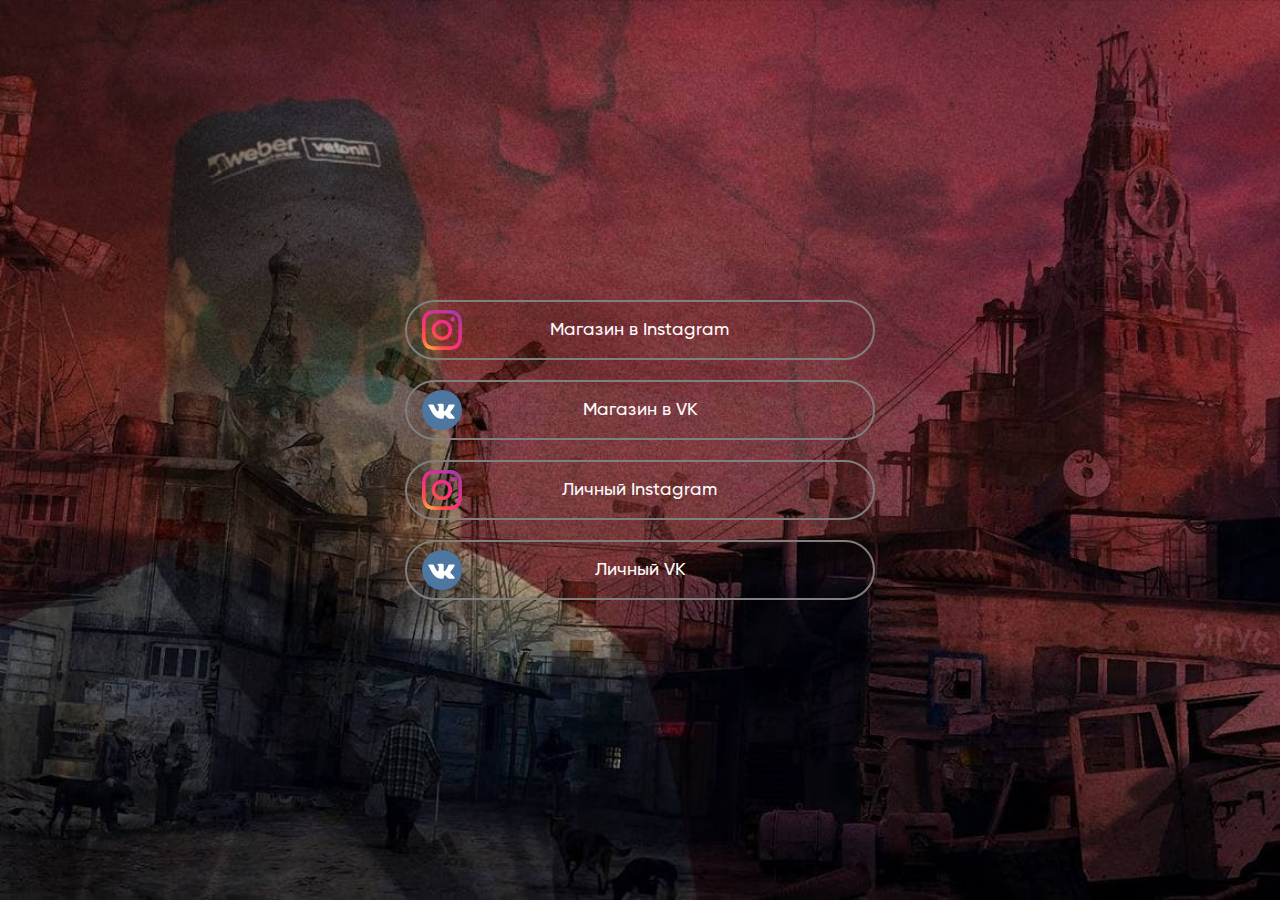
==== commit ccc05c93: "add bg" ====
--- a/contacts.html
+++ b/contacts.html
@@ -1 +1,15 @@
-<!DOCTYPE html><html lang="ru"><head><meta charset="UTF-8"><meta http-equiv="X-UA-Compatible" content="IE=edge"><meta name="viewport" content="width=device-width,initial-scale=1"><title>ANTIGOLOD</title><link rel="stylesheet" href="css/style.min.css"><link rel="apple-touch-icon" sizes="180x180" href="apple-touch-icon.png"><link rel="icon" type="image/png" sizes="32x32" href="favicon-32x32.png"><link rel="icon" type="image/png" sizes="16x16" href="favicon-16x16.png"><link rel="manifest" href="site.webmanifest"><link rel="mask-icon" href="safari-pinned-tab.svg" color="#ffffff"><meta name="msapplication-TileColor" content="#ffffff"><meta name="msapplication-TileImage" content="mstile-144x144.png"><meta name="theme-color" content="#ffffff"></head><body class="body"><div class="wrapper"><section class="contacts-page"><div class="container contacts-page__container"><div class="contacts-page__items"><a href="https://instagram.com/anti.golod" target="_blank" class="contacts-page__item contact-item"><div class="contact-item__icon"><picture><source srcset="icons/icons.svg#instagram" type="image/webp"><img src="icons/icons.svg#instagram" alt="instagram shop" class="contact-item-img"></picture></div><div class="contact-item__text text_400">Магазин в Instagram</div></a><a href="https://vk.com/a.gemuse" target="_blank" class="contacts-page__item contact-item"><div class="contact-item__icon"><picture><source srcset="icons/icons.svg#vk" type="image/webp"><img src="icons/icons.svg#vk" alt="vk shop" class="contact-item-img"></picture></div><div class="contact-item__text text_400">Магазин в VK</div></a><a href="https://www.instagram.com/a.gemuse" target="_blank" class="contacts-page__item contact-item"><div class="contact-item__icon"><picture><source srcset="icons/icons.svg#instagram" type="image/webp"><img src="icons/icons.svg#instagram" alt="instagram" class="contact-item-img"></picture></div><div class="contact-item__text text_400">Личный Instagram</div></a><a href="https://vk.com/gemuse" target="_blank" class="contacts-page__item contact-item"><div class="contact-item__icon"><picture><source srcset="icons/icons.svg#vk" type="image/webp"><img src="icons/icons.svg#vk" alt="vk" class="contact-item-img"></picture></div><div class="contact-item__text text_400">Личный VK</div></a></div></div></section></div></body></html>+<!DOCTYPE html><html lang="ru"><head><meta charset="UTF-8"><meta http-equiv="X-UA-Compatible" content="IE=edge"><meta name="viewport" content="width=device-width,initial-scale=1"><title>ANTIGOLOD</title><link rel="stylesheet" href="css/style.min.css"><link rel="apple-touch-icon" sizes="180x180" href="apple-touch-icon.png"><link rel="icon" type="image/png" sizes="32x32" href="favicon-32x32.png"><link rel="icon" type="image/png" sizes="16x16" href="favicon-16x16.png"><link rel="manifest" href="site.webmanifest"><link rel="mask-icon" href="safari-pinned-tab.svg" color="#ffffff"><meta name="msapplication-TileColor" content="#ffffff"><meta name="msapplication-TileImage" content="mstile-144x144.png"><meta name="theme-color" content="#ffffff"></head><body class="body contacts-page-body"><div class="wrapper"><section class="contacts-page"><div class="container contacts-page__container"><div class="contacts-page__items"><a href="https://instagram.com/anti.golod" target="_blank" class="contacts-page__item contact-item"><div class="contact-item__icon"><picture><source srcset="icons/icons.svg#instagram" type="image/webp"><img src="icons/icons.svg#instagram" alt="instagram shop" class="contact-item-img"></picture></div><div class="contact-item__text text_400">Магазин в Instagram</div></a><a href="https://vk.com/a.gemuse" target="_blank" class="contacts-page__item contact-item"><div class="contact-item__icon"><picture><source srcset="icons/icons.svg#vk" type="image/webp"><img src="icons/icons.svg#vk" alt="vk shop" class="contact-item-img"></picture></div><div class="contact-item__text text_400">Магазин в VK</div></a><a href="https://www.instagram.com/a.gemuse" target="_blank" class="contacts-page__item contact-item"><div class="contact-item__icon"><picture><source srcset="icons/icons.svg#instagram" type="image/webp"><img src="icons/icons.svg#instagram" alt="instagram" class="contact-item-img"></picture></div><div class="contact-item__text text_400">Личный Instagram</div></a><a href="https://vk.com/gemuse" target="_blank" class="contacts-page__item contact-item"><div class="contact-item__icon"><picture><source srcset="icons/icons.svg#vk" type="image/webp"><img src="icons/icons.svg#vk" alt="vk" class="contact-item-img"></picture></div><div class="contact-item__text text_400">Личный VK</div></a></div></div></section></div><script>function testWebP(callback) {+        var webP = new Image();+        webP.onload = webP.onerror = function() {+            callback(webP.height == 2);+        };+        webP.src = "[data-uri]";+    }++    testWebP(function(support) {+        if(support == true) {+            document.querySelector("body").classList.add("webp");+        } else {+            document.querySelector("body").classList.add("no-webp");+        }+    });</script></body></html>--- a/css/style.min.css
+++ b/css/style.min.css
@@ -1 +1 @@
-*,:after,:before{-webkit-box-sizing:border-box;box-sizing:border-box;padding:0;margin:0;border:0}body,html{height:100%;width:100%;font-size:100%;line-height:1;-ms-text-size-adjust:100%;-moz-text-size-adjust:100%;-webkit-text-size-adjust:100%;font-family:"Open Sans",Arial,"Helvetica Neue",Helvetica,sans-serif}::-webkit-file-upload-button{-webkit-appearance:button;font:inherit}:active,:focus{outline:0;border:none}[hidden]{display:none}[type=checkbox],[type=radio]{-webkit-box-sizing:border-box;box-sizing:border-box;padding:0;margin:0;border:0;outline:0}[type=number]::-webkit-inner-spin-button,[type=number]::-webkit-outer-spin-button{height:auto}[type=search]{-webkit-appearance:textfield;outline-offset:-2px}[type=search]::-webkit-search-decoration{-webkit-appearance:none}a,a:active,a:focus,a:hover{text-decoration:none;color:inherit;background-color:transparent;outline:0;border:none}a:link,a:visited{color:inherit}abbr[title]{border-bottom:none;text-decoration:none}article,aside,details,div,figcaption,figure,footer,header,hgroup,main,menu,nav,section{display:block}audio,canvas,iframe,img,svg,video{vertical-align:middle}audio,video{display:inline-block}audio:not([controls]){display:none;height:0}b,strong{font-weight:bolder}blockquote,q{quotes:none}blockquote:after,blockquote:before,q:after,q:before{content:"";content:none}[type=button],[type=reset],[type=submit],button{-webkit-appearance:button}button,input{overflow:visible}button,input[type=submit]{cursor:pointer}button,select{text-transform:none}button::-moz-focus-inner{padding:0;border:0}[type=button]::-moz-focus-inner,[type=reset]::-moz-focus-inner,[type=submit]::-moz-focus-inner,button::-moz-focus-inner{border-style:none;padding:0}button:focus,form:focus,input:focus{outline:0;border:none}code,kbd,samp{font-family:monospace,monospace;font-size:1em}dl dl,dl ol,dl ul,ol dl,ul dl{margin:0;list-style:none}dl,li,ol,ul,ul li{list-style:none}ol ol,ol ul,ul ol,ul ul{margin:0;list-style:none}h1,h2,h3,h4,h5,h6{font-size:inherit;font-weight:inherit}hr{height:0;overflow:visible}iframe{border-style:none}img{vertical-align:top;border-style:none}button,input,optgroup,select,textarea{font-family:inherit;font-size:inherit;line-height:inherit}input::-ms-clear{display:none}legend{-webkit-box-sizing:border-box;box-sizing:border-box;color:inherit;display:table;max-width:100%;padding:0;white-space:normal}pre{font-family:monospace,monospace;font-size:1em}progress{vertical-align:baseline}small{font-size:80%}sub{bottom:-.25em}sub,sup{font-size:75%;line-height:0;position:relative;vertical-align:baseline}summary{display:list-item}sup{top:-.5em}table{border-collapse:collapse;border-spacing:0}template{display:none}textarea{overflow:auto}@font-face{font-family:Gilroy-Bold;src:url(../fonts/Gilroy-Bold.eot);src:url(../fonts/Gilroy-Bold.eot?#iefix) format("embedded-opentype"),url(../fonts/Gilroy-Bold.svg#Gilroy-Bold) format("svg"),url(../fonts/Gilroy-Bold.ttf) format("truetype"),url(../fonts/Gilroy-Bold.woff) format("woff"),url(../fonts/Gilroy-Bold.woff2) format("woff2");font-weight:400;font-style:normal}@font-face{font-family:Gilroy-Medium;src:url(../fonts/Gilroy-Medium.eot);src:url(../fonts/Gilroy-Medium.eot?#iefix) format("embedded-opentype"),url(../fonts/Gilroy-Medium.svg#Gilroy-Medium) format("svg"),url(../fonts/Gilroy-Medium.ttf) format("truetype"),url(../fonts/Gilroy-Medium.woff) format("woff"),url(../fonts/Gilroy-Medium.woff2) format("woff2");font-weight:400;font-style:normal}body{background-color:#fff}body.lock{overflow:hidden}footer,section{padding:75px 0}.wrapper{overflow:hidden;display:-webkit-box;display:-ms-flexbox;display:flex;-webkit-box-orient:vertical;-webkit-box-direction:normal;-ms-flex-direction:column;flex-direction:column;min-height:100vh}.container{max-width:980px;min-width:320px;width:100%;margin:0 auto;padding:0 15px}.text_name{color:#070707;font-family:Gilroy-Bold,sans-serif;font-style:normal;font-weight:400;letter-spacing:.02em;font-size:48px;line-height:58px}.text_heading{color:#070707;font-family:Gilroy-Bold,sans-serif;font-style:normal;font-weight:400;letter-spacing:.02em;font-size:34px;line-height:24px}.text_nav{color:#070707;font-family:Gilroy-Bold,sans-serif;font-style:normal;font-weight:400;font-size:18px;line-height:22px}.text_lang{color:#070707;font-family:Gilroy-Bold,sans-serif;font-style:normal;font-weight:400;font-size:16px;line-height:20px}.text_700{color:#070707;font-family:Gilroy-Bold,sans-serif;font-style:normal;font-weight:400;font-size:18px;line-height:22px}.text_400{color:#070707;font-family:Gilroy-Medium,sans-serif;font-style:normal;font-weight:400;font-size:18px;line-height:22px}.heading{text-align:center;margin-bottom:25px}.section-text{text-align:center;margin:0 auto 30px}.section-text:last-child{margin-bottom:0}.logo{position:absolute;z-index:50;top:-40px;right:15px;left:15px;font-size:130px;line-height:110px;color:#070707;word-spacing:-20px;text-shadow:2px 2px 8px #070707;text-transform:uppercase;text-align:justify;opacity:.1}.logo-h{display:inline-block;width:100%}.logo-container{position:relative}.logo-m{display:none}.nav{position:relative;z-index:1000;height:100%;border-bottom:2px solid #828282;background-color:#fff}.nav__items{display:-webkit-box;display:-ms-flexbox;display:flex;-webkit-box-align:center;-ms-flex-align:center;align-items:center;-webkit-box-pack:justify;-ms-flex-pack:justify;justify-content:space-between;width:100%;height:100%}.nav__item{position:relative;margin:0 20px}.nav__item:first-child{margin-left:0}.nav__item:last-child{margin-right:0}.nav__item::before{position:absolute;content:"";bottom:-5px;left:0;width:0%;height:3px;background-color:#828282;-webkit-transition:width .3s ease;-o-transition:width .3s ease;transition:width .3s ease}.nav__item:hover::before{width:100%}.button-show-more{display:block;width:60%;margin:20px auto 0;padding:10px 0;color:#fff;background-color:#070707}.dn{display:none}.dim.active{position:fixed;z-index:175;background-color:rgba(0,0,0,.4);width:100%;height:100%;-webkit-transition:background-color .5s ease;-o-transition:background-color .5s ease;transition:background-color .5s ease}.closezoomedimgbtn{position:fixed;z-index:3200;top:30px;right:30px;font-size:100px;cursor:pointer;color:#000;-webkit-user-select:none;-moz-user-select:none;-ms-user-select:none;user-select:none;display:none}.closezoomedimgbtn.active{display:block}.contact-item{display:block;position:relative;width:100%;border:2px solid gray;border-radius:50px;height:60px;margin:10px 0}.contact-item:first-child{margin-top:0}.contact-item:last-child{margin-bottom:0}.contact-item:active,.contact-item:focus,.contact-item:hover,.contact-item:link,.contact-item:visited{border:2px solid gray}.contact-item__icon{position:absolute;top:50%;left:15px;-webkit-transform:translateY(-50%);-ms-transform:translateY(-50%);transform:translateY(-50%)}.contact-item-img{width:40px;height:40px}.contact-item__text{position:absolute;top:50%;left:50%;-webkit-transform:translate(-50%,-50%);-ms-transform:translate(-50%,-50%);transform:translate(-50%,-50%)}.header{position:relative;height:80px;background-color:#fff}.header__container{height:100%}.header__menu{display:none;width:65px;height:100%;padding:0 20px;margin-left:-20px;z-index:3000;cursor:pointer}.header__burger{position:relative;width:25px;height:2px;background-color:#070707;-webkit-transition:background-color .2s ease,-webkit-transform .4s ease;transition:background-color .2s ease,-webkit-transform .4s ease;-o-transition:background-color .2s ease,transform .4s ease;transition:background-color .2s ease,transform .4s ease;transition:background-color .2s ease,transform .4s ease,-webkit-transform .4s ease}.header__burger::after,.header__burger::before{position:absolute;content:"";width:25px;height:2px;background-color:#070707;left:0;-webkit-transition:-webkit-transform .4s ease;transition:-webkit-transform .4s ease;-o-transition:transform .4s ease;transition:transform .4s ease;transition:transform .4s ease,-webkit-transform .4s ease}.header__burger::before{bottom:8px}.header__burger::after{top:8px}.header__burger.active{background-color:transparent;-webkit-transform:rotate(180deg);-ms-transform:rotate(180deg);transform:rotate(180deg)}.header__burger.active::before{bottom:0;-webkit-transform:rotate(-45deg);-ms-transform:rotate(-45deg);transform:rotate(-45deg)}.header__burger.active::after{top:0;-webkit-transform:rotate(45deg);-ms-transform:rotate(45deg);transform:rotate(45deg)}.footer{position:relative;margin-top:auto;background-color:#fff;text-align:center}.footer__button{background-color:#070707;color:#fff;padding:12px 20px;border-radius:30px;bottom:30%}.footer__button.active{position:fixed;z-index:225;bottom:calc(50% + 60px);left:50%;-webkit-transform:translateX(-50%);-ms-transform:translateX(-50%);transform:translateX(-50%);-webkit-transition:bottom .5s ease;-o-transition:bottom .5s ease;transition:bottom .5s ease}.footer__socialfix-container{bottom:25%;left:0}.footer__socialfix-container.active{position:fixed;z-index:200;padding:50px 0;background-color:#fff;bottom:50%;left:50%;width:100%;-webkit-transform:translate(-50%,50%);-ms-transform:translate(-50%,50%);transform:translate(-50%,50%);-webkit-transition:bottom .5s ease,padding .5s ease;-o-transition:bottom .5s ease,padding .5s ease;transition:bottom .5s ease,padding .5s ease}.footer__socialfix-items{margin-top:80px;display:-webkit-box;display:-ms-flexbox;display:flex;-webkit-box-pack:center;-ms-flex-pack:center;justify-content:center}.footer__socialfix-item{margin:0 25px}.footer__socialfix-img{width:40px;height:40px}.footer__last-text{font-size:14px;line-height:18px;color:#828282;margin-top:40px}.footer__scrolltotopbtn{position:absolute;bottom:10px;left:50%;-webkit-transform:translateX(-50%);-ms-transform:translateX(-50%);transform:translateX(-50%);width:50px;height:50px;border-radius:50%;background-color:#070707;color:#fff}.footer__arrow{width:22px;height:22px;border-top:5px solid #fff;border-right:5px solid #fff;-webkit-transform:rotate(-45deg);-ms-transform:rotate(-45deg);transform:rotate(-45deg);margin:8px 0 0 14px}.home{background-color:#fff}.home__items{display:-webkit-box;display:-ms-flexbox;display:flex;-webkit-box-pack:justify;-ms-flex-pack:justify;justify-content:space-between;-webkit-box-align:end;-ms-flex-align:end;align-items:flex-end}.home__item:not(:first-child){margin-bottom:6px}.home__item:last-child{position:relative;z-index:1000;-webkit-transform:rotate(-90deg);-ms-transform:rotate(-90deg);transform:rotate(-90deg);margin:0 -23px 31px 23px;cursor:pointer}.home__language{color:#828282}.home__language.active{color:#070707}.home__sep{color:#070707}.home__me{margin-top:50px}.home__me img{width:100%;height:100%}.about{background-color:#f6f6f6}.clothes,.painting,.projects{background-color:#fff}.clothes__items,.painting__items,.projects__items{display:-webkit-box;display:-ms-flexbox;display:flex;-webkit-box-pack:center;-ms-flex-pack:center;justify-content:center;-webkit-box-align:start;-ms-flex-align:start;align-items:flex-start;-ms-flex-wrap:wrap;flex-wrap:wrap;margin:-10px}.clothes__item,.painting__item,.projects__item{width:300px;height:300px;outline:1px solid #828282;margin:10px;cursor:pointer}.clothes__item:not(.zoomed):hover,.painting__item:not(.zoomed):hover,.projects__item:not(.zoomed):hover{outline:3px solid green}.clothes__item.zoomed,.painting__item.zoomed,.projects__item.zoomed{outline:0}.clothes__img,.painting__img,.projects__img{width:300px;height:300px}.clothes__img.zoomed,.painting__img.zoomed,.projects__img.zoomed{position:fixed;z-index:10000;top:50%;left:50%;-webkit-transform:translate(-50%,-50%);-ms-transform:translate(-50%,-50%);transform:translate(-50%,-50%);height:90%;width:auto;-webkit-transition:.3s width ease,.3s height ease;-o-transition:.3s width ease,.3s height ease;transition:.3s width ease,.3s height ease;background-color:#f6f6f6}.clothes{background-color:#f6f6f6}.clothes__item{outline:0}.contacts-page{padding:0;margin:0;min-height:100vh}.contacts-page__container{max-width:500px;min-height:100vh}.contacts-page__items{min-height:100vh;display:-webkit-box;display:-ms-flexbox;display:flex;-webkit-box-orient:vertical;-webkit-box-direction:normal;-ms-flex-direction:column;flex-direction:column;-webkit-box-pack:center;-ms-flex-pack:center;justify-content:center;-webkit-box-align:center;-ms-flex-align:center;align-items:center}@media (max-width:1023px){.closezoomedimgbtn{top:10px;right:10px}.clothes__img.zoomed,.painting__img.zoomed,.projects__img.zoomed{height:80%}}@media (max-width:899px){footer,section{padding:50px 0}.container{padding:0 15px}.text_nav{font-size:34px;line-height:24px}.text_lang{font-size:34px;line-height:24px}.logo{display:none}.logo-m{display:block;position:absolute;height:65px;top:8px;right:2px;left:2px;font-size:80px;line-height:60px;color:#070707;word-spacing:-20px;text-shadow:2px 2px 8px #070707;text-transform:uppercase;text-align:justify;opacity:.1}.nav{border-bottom:none;background-color:transparent}.nav__items{-webkit-box-orient:vertical;-webkit-box-direction:normal;-ms-flex-direction:column;flex-direction:column;-webkit-box-pack:start;-ms-flex-pack:start;justify-content:flex-start;-webkit-box-align:start;-ms-flex-align:start;align-items:flex-start;position:fixed;top:0;left:0;width:100%;height:0;padding-left:15px;overflow-x:hidden;overflow-y:auto;background-color:#fff;-webkit-transition:height .3s ease-out,padding .3s ease-out;-o-transition:height .3s ease-out,padding .3s ease-out;transition:height .3s ease-out,padding .3s ease-out}.nav__items.active{height:100%;padding-bottom:85px}.nav__item::before{height:0}.nav__item{padding-top:68px;margin:0}.nav__item:first-child{padding-top:85px}.header__menu{position:fixed;height:65px;top:64px;right:0;display:-webkit-box;display:-ms-flexbox;display:flex;-webkit-box-align:center;-ms-flex-align:center;align-items:center}.footer__scrolltotopbtn{display:none}.home{padding-top:0}.home__items{-webkit-box-orient:vertical;-webkit-box-direction:normal;-ms-flex-direction:column;flex-direction:column;-webkit-box-align:start;-ms-flex-align:start;align-items:flex-start;margin-top:-10px;padding-top:5px}.home__item:last-child{-ms-flex-item-align:end;align-self:flex-end;margin:-40px -50px 20px 0;z-index:unset}.home__name{margin-bottom:20px}}@media (max-width:799px){.contact-item__text{font-size:16px}}@media (max-width:767px){.container{padding:0 15px}.clothes__item:not(.zoomed):hover,.painting__item:not(.zoomed):hover,.projects__item:not(.zoomed):hover{outline:0}.clothes__img.zoomed,.painting__img.zoomed,.projects__img.zoomed{height:70%}}@media (max-width:599px){.logo-m{font-size:60px;line-height:45px;top:10px}.footer__socialfix-item{margin:0 15px}}@media (max-width:499px){.contact-item__text{font-size:14px}.clothes__img.zoomed,.painting__img.zoomed,.projects__img.zoomed{width:90%;height:unset}}@media (max-width:399px){.logo-m{min-width:300px;font-size:50px;line-height:35px}}@media (max-width:389px){.clothes__img.zoomed,.painting__img.zoomed,.projects__img.zoomed{width:98%}}+*,:after,:before{-webkit-box-sizing:border-box;box-sizing:border-box;padding:0;margin:0;border:0}body,html{height:100%;width:100%;font-size:100%;line-height:1;-ms-text-size-adjust:100%;-moz-text-size-adjust:100%;-webkit-text-size-adjust:100%;font-family:"Open Sans",Arial,"Helvetica Neue",Helvetica,sans-serif}::-webkit-file-upload-button{-webkit-appearance:button;font:inherit}:active,:focus{outline:0;border:none}[hidden]{display:none}[type=checkbox],[type=radio]{-webkit-box-sizing:border-box;box-sizing:border-box;padding:0;margin:0;border:0;outline:0}[type=number]::-webkit-inner-spin-button,[type=number]::-webkit-outer-spin-button{height:auto}[type=search]{-webkit-appearance:textfield;outline-offset:-2px}[type=search]::-webkit-search-decoration{-webkit-appearance:none}a,a:active,a:focus,a:hover{text-decoration:none;color:inherit;background-color:transparent;outline:0;border:none}a:link,a:visited{color:inherit}abbr[title]{border-bottom:none;text-decoration:none}article,aside,details,div,figcaption,figure,footer,header,hgroup,main,menu,nav,section{display:block}audio,canvas,iframe,img,svg,video{vertical-align:middle}audio,video{display:inline-block}audio:not([controls]){display:none;height:0}b,strong{font-weight:bolder}blockquote,q{quotes:none}blockquote:after,blockquote:before,q:after,q:before{content:"";content:none}[type=button],[type=reset],[type=submit],button{-webkit-appearance:button}button,input{overflow:visible}button,input[type=submit]{cursor:pointer}button,select{text-transform:none}button::-moz-focus-inner{padding:0;border:0}[type=button]::-moz-focus-inner,[type=reset]::-moz-focus-inner,[type=submit]::-moz-focus-inner,button::-moz-focus-inner{border-style:none;padding:0}button:focus,form:focus,input:focus{outline:0;border:none}code,kbd,samp{font-family:monospace,monospace;font-size:1em}dl dl,dl ol,dl ul,ol dl,ul dl{margin:0;list-style:none}dl,li,ol,ul,ul li{list-style:none}ol ol,ol ul,ul ol,ul ul{margin:0;list-style:none}h1,h2,h3,h4,h5,h6{font-size:inherit;font-weight:inherit}hr{height:0;overflow:visible}iframe{border-style:none}img{vertical-align:top;border-style:none}button,input,optgroup,select,textarea{font-family:inherit;font-size:inherit;line-height:inherit}input::-ms-clear{display:none}legend{-webkit-box-sizing:border-box;box-sizing:border-box;color:inherit;display:table;max-width:100%;padding:0;white-space:normal}pre{font-family:monospace,monospace;font-size:1em}progress{vertical-align:baseline}small{font-size:80%}sub{bottom:-.25em}sub,sup{font-size:75%;line-height:0;position:relative;vertical-align:baseline}summary{display:list-item}sup{top:-.5em}table{border-collapse:collapse;border-spacing:0}template{display:none}textarea{overflow:auto}@font-face{font-family:Gilroy-Bold;src:url(../fonts/Gilroy-Bold.eot);src:url(../fonts/Gilroy-Bold.eot?#iefix) format("embedded-opentype"),url(../fonts/Gilroy-Bold.svg#Gilroy-Bold) format("svg"),url(../fonts/Gilroy-Bold.ttf) format("truetype"),url(../fonts/Gilroy-Bold.woff) format("woff"),url(../fonts/Gilroy-Bold.woff2) format("woff2");font-weight:400;font-style:normal}@font-face{font-family:Gilroy-Medium;src:url(../fonts/Gilroy-Medium.eot);src:url(../fonts/Gilroy-Medium.eot?#iefix) format("embedded-opentype"),url(../fonts/Gilroy-Medium.svg#Gilroy-Medium) format("svg"),url(../fonts/Gilroy-Medium.ttf) format("truetype"),url(../fonts/Gilroy-Medium.woff) format("woff"),url(../fonts/Gilroy-Medium.woff2) format("woff2");font-weight:400;font-style:normal}body{background-color:#fff}body.lock{overflow:hidden}footer,section{padding:75px 0}.wrapper{overflow:hidden;display:-webkit-box;display:-ms-flexbox;display:flex;-webkit-box-orient:vertical;-webkit-box-direction:normal;-ms-flex-direction:column;flex-direction:column;min-height:100vh}.container{max-width:980px;min-width:320px;width:100%;margin:0 auto;padding:0 15px}.text_name{color:#070707;font-family:Gilroy-Bold,sans-serif;font-style:normal;font-weight:400;letter-spacing:.02em;font-size:48px;line-height:58px}.text_heading{color:#070707;font-family:Gilroy-Bold,sans-serif;font-style:normal;font-weight:400;letter-spacing:.02em;font-size:34px;line-height:24px}.text_nav{color:#070707;font-family:Gilroy-Bold,sans-serif;font-style:normal;font-weight:400;font-size:18px;line-height:22px}.text_lang{color:#070707;font-family:Gilroy-Bold,sans-serif;font-style:normal;font-weight:400;font-size:16px;line-height:20px}.text_700{color:#070707;font-family:Gilroy-Bold,sans-serif;font-style:normal;font-weight:400;font-size:18px;line-height:22px}.text_400{color:#070707;font-family:Gilroy-Medium,sans-serif;font-style:normal;font-weight:400;font-size:18px;line-height:22px}.heading{text-align:center;margin-bottom:25px}.section-text{text-align:center;margin:0 auto 30px}.section-text:last-child{margin-bottom:0}.logo{position:absolute;z-index:50;top:-40px;right:15px;left:15px;font-size:130px;line-height:110px;color:#070707;word-spacing:-20px;text-shadow:2px 2px 8px #070707;text-transform:uppercase;text-align:justify;opacity:.1}.logo-h{display:inline-block;width:100%}.logo-container{position:relative}.logo-m{display:none}.nav{position:relative;z-index:1000;height:100%;border-bottom:2px solid #828282;background-color:#fff}.nav__items{display:-webkit-box;display:-ms-flexbox;display:flex;-webkit-box-align:center;-ms-flex-align:center;align-items:center;-webkit-box-pack:justify;-ms-flex-pack:justify;justify-content:space-between;width:100%;height:100%}.nav__item{position:relative;margin:0 20px}.nav__item:first-child{margin-left:0}.nav__item:last-child{margin-right:0}.nav__item::before{position:absolute;content:"";bottom:-5px;left:0;width:0%;height:3px;background-color:#828282;-webkit-transition:width .3s ease;-o-transition:width .3s ease;transition:width .3s ease}.nav__item:hover::before{width:100%}.button-show-more{display:block;width:60%;margin:20px auto 0;padding:10px 0;color:#fff;background-color:#070707}.dn{display:none}.dim.active{position:fixed;z-index:175;background-color:rgba(0,0,0,.4);width:100%;height:100%;-webkit-transition:background-color .5s ease;-o-transition:background-color .5s ease;transition:background-color .5s ease}.closezoomedimgbtn{position:fixed;z-index:3200;top:30px;right:30px;font-size:100px;cursor:pointer;color:#000;-webkit-user-select:none;-moz-user-select:none;-ms-user-select:none;user-select:none;display:none}.closezoomedimgbtn.active{display:block}.contact-item{display:block;position:relative;width:100%;border:2px solid gray;border-radius:50px;height:60px;margin:10px 0}.contact-item:first-child{margin-top:0}.contact-item:last-child{margin-bottom:0}.contact-item:active,.contact-item:focus,.contact-item:hover,.contact-item:link,.contact-item:visited{border:2px solid gray}.contact-item__icon{position:absolute;top:50%;left:15px;-webkit-transform:translateY(-50%);-ms-transform:translateY(-50%);transform:translateY(-50%)}.contact-item-img{width:40px;height:40px}.contact-item__text{position:absolute;top:50%;left:50%;-webkit-transform:translate(-50%,-50%);-ms-transform:translate(-50%,-50%);transform:translate(-50%,-50%);color:snow}.header{position:relative;height:80px;background-color:#fff}.header__container{height:100%}.header__menu{display:none;width:65px;height:100%;padding:0 20px;margin-left:-20px;z-index:3000;cursor:pointer}.header__burger{position:relative;width:25px;height:2px;background-color:#070707;-webkit-transition:background-color .2s ease,-webkit-transform .4s ease;transition:background-color .2s ease,-webkit-transform .4s ease;-o-transition:background-color .2s ease,transform .4s ease;transition:background-color .2s ease,transform .4s ease;transition:background-color .2s ease,transform .4s ease,-webkit-transform .4s ease}.header__burger::after,.header__burger::before{position:absolute;content:"";width:25px;height:2px;background-color:#070707;left:0;-webkit-transition:-webkit-transform .4s ease;transition:-webkit-transform .4s ease;-o-transition:transform .4s ease;transition:transform .4s ease;transition:transform .4s ease,-webkit-transform .4s ease}.header__burger::before{bottom:8px}.header__burger::after{top:8px}.header__burger.active{background-color:transparent;-webkit-transform:rotate(180deg);-ms-transform:rotate(180deg);transform:rotate(180deg)}.header__burger.active::before{bottom:0;-webkit-transform:rotate(-45deg);-ms-transform:rotate(-45deg);transform:rotate(-45deg)}.header__burger.active::after{top:0;-webkit-transform:rotate(45deg);-ms-transform:rotate(45deg);transform:rotate(45deg)}.footer{position:relative;margin-top:auto;background-color:#fff;text-align:center}.footer__button{background-color:#070707;color:#fff;padding:12px 20px;border-radius:30px;bottom:30%}.footer__button.active{position:fixed;z-index:225;bottom:calc(50% + 60px);left:50%;-webkit-transform:translateX(-50%);-ms-transform:translateX(-50%);transform:translateX(-50%);-webkit-transition:bottom .5s ease;-o-transition:bottom .5s ease;transition:bottom .5s ease}.footer__socialfix-container{bottom:25%;left:0}.footer__socialfix-container.active{position:fixed;z-index:200;padding:50px 0;background-color:#fff;bottom:50%;left:50%;width:100%;-webkit-transform:translate(-50%,50%);-ms-transform:translate(-50%,50%);transform:translate(-50%,50%);-webkit-transition:bottom .5s ease,padding .5s ease;-o-transition:bottom .5s ease,padding .5s ease;transition:bottom .5s ease,padding .5s ease}.footer__socialfix-items{margin-top:80px;display:-webkit-box;display:-ms-flexbox;display:flex;-webkit-box-pack:center;-ms-flex-pack:center;justify-content:center}.footer__socialfix-item{margin:0 25px}.footer__socialfix-img{width:40px;height:40px}.footer__last-text{font-size:14px;line-height:18px;color:#828282;margin-top:40px}.footer__scrolltotopbtn{position:absolute;bottom:10px;left:50%;-webkit-transform:translateX(-50%);-ms-transform:translateX(-50%);transform:translateX(-50%);width:50px;height:50px;border-radius:50%;background-color:#070707;color:#fff}.footer__arrow{width:22px;height:22px;border-top:5px solid #fff;border-right:5px solid #fff;-webkit-transform:rotate(-45deg);-ms-transform:rotate(-45deg);transform:rotate(-45deg);margin:8px 0 0 14px}.home{background-color:#fff}.home__items{display:-webkit-box;display:-ms-flexbox;display:flex;-webkit-box-pack:justify;-ms-flex-pack:justify;justify-content:space-between;-webkit-box-align:end;-ms-flex-align:end;align-items:flex-end}.home__item:not(:first-child){margin-bottom:6px}.home__item:last-child{position:relative;z-index:1000;-webkit-transform:rotate(-90deg);-ms-transform:rotate(-90deg);transform:rotate(-90deg);margin:0 -23px 31px 23px;cursor:pointer}.home__language{color:#828282}.home__language.active{color:#070707}.home__sep{color:#070707}.home__me{margin-top:50px}.home__me img{width:100%;height:100%}.about{background-color:#f6f6f6}.clothes,.painting,.projects{background-color:#fff}.clothes__items,.painting__items,.projects__items{display:-webkit-box;display:-ms-flexbox;display:flex;-webkit-box-pack:center;-ms-flex-pack:center;justify-content:center;-webkit-box-align:start;-ms-flex-align:start;align-items:flex-start;-ms-flex-wrap:wrap;flex-wrap:wrap;margin:-10px}.clothes__item,.painting__item,.projects__item{width:300px;height:300px;outline:1px solid #828282;margin:10px;cursor:pointer}.clothes__item:not(.zoomed):hover,.painting__item:not(.zoomed):hover,.projects__item:not(.zoomed):hover{outline:3px solid green}.clothes__item.zoomed,.painting__item.zoomed,.projects__item.zoomed{outline:0}.clothes__img,.painting__img,.projects__img{width:300px;height:300px}.clothes__img.zoomed,.painting__img.zoomed,.projects__img.zoomed{position:fixed;z-index:10000;top:50%;left:50%;-webkit-transform:translate(-50%,-50%);-ms-transform:translate(-50%,-50%);transform:translate(-50%,-50%);height:90%;width:auto;-webkit-transition:.3s width ease,.3s height ease;-o-transition:.3s width ease,.3s height ease;transition:.3s width ease,.3s height ease;background-color:#f6f6f6}.clothes{background-color:#f6f6f6}.clothes__item{outline:0}.contacts-page{padding:0;margin:0;min-height:100vh}.contacts-page-body{background-image:url(../images/me/gemuse_bg.jpg);background-repeat:no-repeat;background-size:cover}.contacts-page__container{max-width:500px;min-height:100vh}.contacts-page__items{min-height:100vh;display:-webkit-box;display:-ms-flexbox;display:flex;-webkit-box-orient:vertical;-webkit-box-direction:normal;-ms-flex-direction:column;flex-direction:column;-webkit-box-pack:center;-ms-flex-pack:center;justify-content:center;-webkit-box-align:center;-ms-flex-align:center;align-items:center}@media (max-width:1023px){.closezoomedimgbtn{top:10px;right:10px}.clothes__img.zoomed,.painting__img.zoomed,.projects__img.zoomed{height:80%}}@media (max-width:899px){footer,section{padding:50px 0}.container{padding:0 15px}.text_nav{font-size:34px;line-height:24px}.text_lang{font-size:34px;line-height:24px}.logo{display:none}.logo-m{display:block;position:absolute;height:65px;top:8px;right:2px;left:2px;font-size:80px;line-height:60px;color:#070707;word-spacing:-20px;text-shadow:2px 2px 8px #070707;text-transform:uppercase;text-align:justify;opacity:.1}.nav{border-bottom:none;background-color:transparent}.nav__items{-webkit-box-orient:vertical;-webkit-box-direction:normal;-ms-flex-direction:column;flex-direction:column;-webkit-box-pack:start;-ms-flex-pack:start;justify-content:flex-start;-webkit-box-align:start;-ms-flex-align:start;align-items:flex-start;position:fixed;top:0;left:0;width:100%;height:0;padding-left:15px;overflow-x:hidden;overflow-y:auto;background-color:#fff;-webkit-transition:height .3s ease-out,padding .3s ease-out;-o-transition:height .3s ease-out,padding .3s ease-out;transition:height .3s ease-out,padding .3s ease-out}.nav__items.active{height:100%;padding-bottom:85px}.nav__item::before{height:0}.nav__item{padding-top:68px;margin:0}.nav__item:first-child{padding-top:85px}.header__menu{position:fixed;height:65px;top:64px;right:0;display:-webkit-box;display:-ms-flexbox;display:flex;-webkit-box-align:center;-ms-flex-align:center;align-items:center}.footer__scrolltotopbtn{display:none}.home{padding-top:0}.home__items{-webkit-box-orient:vertical;-webkit-box-direction:normal;-ms-flex-direction:column;flex-direction:column;-webkit-box-align:start;-ms-flex-align:start;align-items:flex-start;margin-top:-10px;padding-top:5px}.home__item:last-child{-ms-flex-item-align:end;align-self:flex-end;margin:-40px -50px 20px 0;z-index:unset}.home__name{margin-bottom:20px}}@media (max-width:799px){.contact-item__text{font-size:16px}}@media (max-width:767px){.container{padding:0 15px}.clothes__item:not(.zoomed):hover,.painting__item:not(.zoomed):hover,.projects__item:not(.zoomed):hover{outline:0}.clothes__img.zoomed,.painting__img.zoomed,.projects__img.zoomed{height:70%}}@media (max-width:599px){.logo-m{font-size:60px;line-height:45px;top:10px}.footer__socialfix-item{margin:0 15px}}@media (max-width:499px){.contact-item__text{font-size:14px}.clothes__img.zoomed,.painting__img.zoomed,.projects__img.zoomed{width:90%;height:unset}}@media (max-width:399px){.logo-m{min-width:300px;font-size:50px;line-height:35px}}@media (max-width:389px){.clothes__img.zoomed,.painting__img.zoomed,.projects__img.zoomed{width:98%}}.webp .contacts-page-body{background-image:url(../images/me/gemuse_bg.webp)}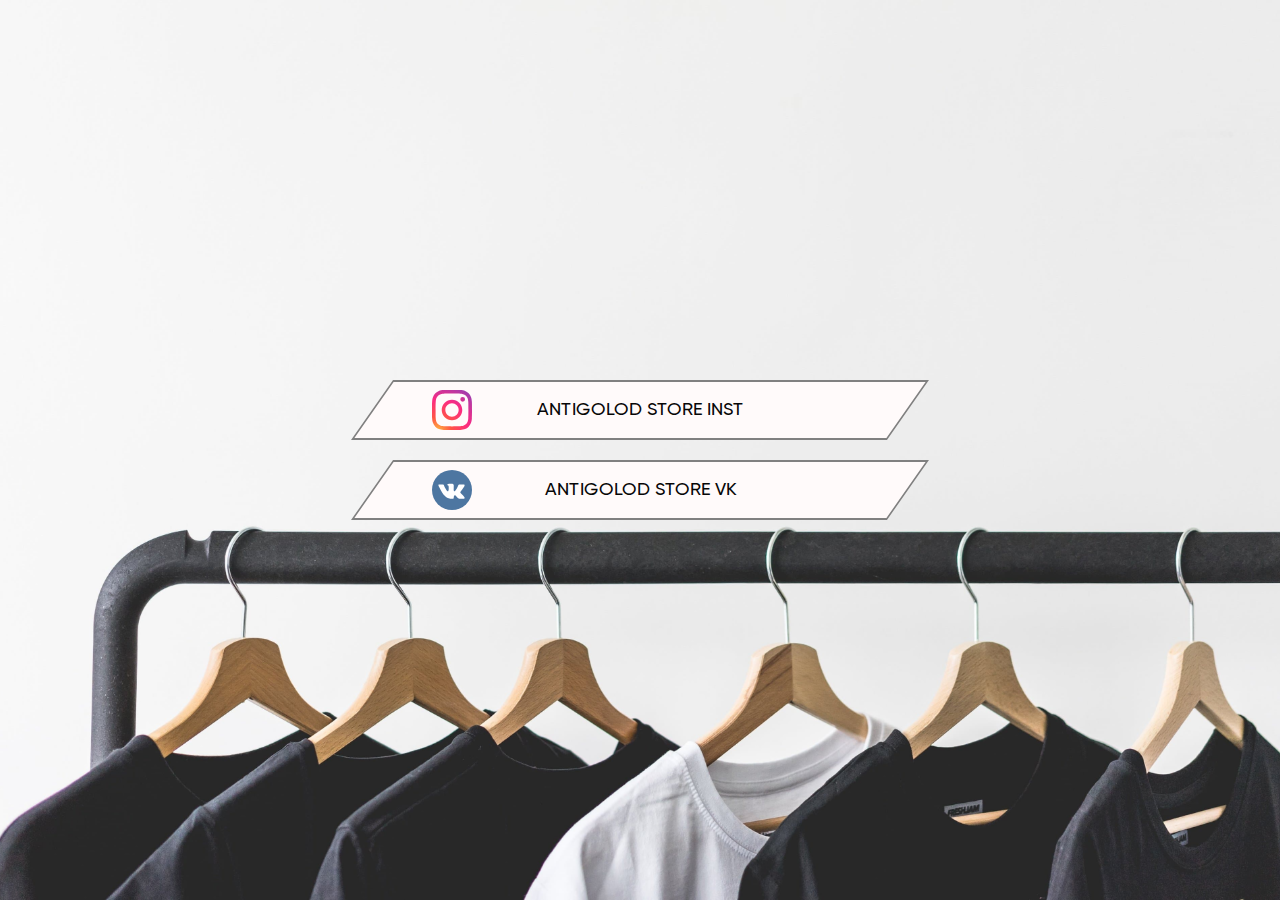
==== commit 1093d13e: "redesign" ====
--- a/contacts.html
+++ b/contacts.html
@@ -1,4 +1,4 @@
-<!DOCTYPE html><html lang="ru"><head><meta charset="UTF-8"><meta http-equiv="X-UA-Compatible" content="IE=edge"><meta name="viewport" content="width=device-width,initial-scale=1"><title>ANTIGOLOD</title><link rel="stylesheet" href="css/style.min.css"><link rel="apple-touch-icon" sizes="180x180" href="apple-touch-icon.png"><link rel="icon" type="image/png" sizes="32x32" href="favicon-32x32.png"><link rel="icon" type="image/png" sizes="16x16" href="favicon-16x16.png"><link rel="manifest" href="site.webmanifest"><link rel="mask-icon" href="safari-pinned-tab.svg" color="#ffffff"><meta name="msapplication-TileColor" content="#ffffff"><meta name="msapplication-TileImage" content="mstile-144x144.png"><meta name="theme-color" content="#ffffff"></head><body class="body contacts-page-body"><div class="wrapper"><section class="contacts-page"><div class="container contacts-page__container"><div class="contacts-page__items"><a href="https://instagram.com/anti.golod" target="_blank" class="contacts-page__item contact-item"><div class="contact-item__icon"><picture><source srcset="icons/icons.svg#instagram" type="image/webp"><img src="icons/icons.svg#instagram" alt="instagram shop" class="contact-item-img"></picture></div><div class="contact-item__text text_400">Магазин в Instagram</div></a><a href="https://vk.com/a.gemuse" target="_blank" class="contacts-page__item contact-item"><div class="contact-item__icon"><picture><source srcset="icons/icons.svg#vk" type="image/webp"><img src="icons/icons.svg#vk" alt="vk shop" class="contact-item-img"></picture></div><div class="contact-item__text text_400">Магазин в VK</div></a><a href="https://www.instagram.com/a.gemuse" target="_blank" class="contacts-page__item contact-item"><div class="contact-item__icon"><picture><source srcset="icons/icons.svg#instagram" type="image/webp"><img src="icons/icons.svg#instagram" alt="instagram" class="contact-item-img"></picture></div><div class="contact-item__text text_400">Личный Instagram</div></a><a href="https://vk.com/gemuse" target="_blank" class="contacts-page__item contact-item"><div class="contact-item__icon"><picture><source srcset="icons/icons.svg#vk" type="image/webp"><img src="icons/icons.svg#vk" alt="vk" class="contact-item-img"></picture></div><div class="contact-item__text text_400">Личный VK</div></a></div></div></section></div><script>function testWebP(callback) {+<!DOCTYPE html><html lang="ru"><head><meta charset="UTF-8"><meta http-equiv="X-UA-Compatible" content="IE=edge"><meta name="viewport" content="width=device-width,initial-scale=1"><title>ANTIGOLOD</title><link rel="stylesheet" href="css/style.min.css"><link rel="apple-touch-icon" sizes="180x180" href="apple-touch-icon.png"><link rel="icon" type="image/png" sizes="32x32" href="favicon-32x32.png"><link rel="icon" type="image/png" sizes="16x16" href="favicon-16x16.png"><link rel="manifest" href="site.webmanifest"><link rel="mask-icon" href="safari-pinned-tab.svg" color="#ffffff"><meta name="msapplication-TileColor" content="#ffffff"><meta name="msapplication-TileImage" content="mstile-144x144.png"><meta name="theme-color" content="#ffffff"></head><body class="body contacts-page-body"><div class="wrapper"><section class="contacts-page"><div class="container contacts-page__container"><div class="contacts-page__items"><a href="https://instagram.com/anti.golod" target="_blank" class="contacts-page__item contact-item"><div class="contact-item__icon"><picture><source srcset="icons/icons.svg#instagram" type="image/webp"><img src="icons/icons.svg#instagram" alt="ANTIGOLOD STORE INST" class="contact-item-img"></picture></div><div class="contact-item__text text_400">ANTIGOLOD&nbsp;STORE&nbsp;INST</div></a><a href="https://vk.com/a.gemuse" target="_blank" class="contacts-page__item contact-item"><div class="contact-item__icon"><picture><source srcset="icons/icons.svg#vk" type="image/webp"><img src="icons/icons.svg#vk" alt="ANTIGOLOD STORE VK" class="contact-item-img"></picture></div><div class="contact-item__text text_400">ANTIGOLOD&nbsp;STORE&nbsp;VK</div></a></div></div></section></div><script>function testWebP(callback) {         var webP = new Image();         webP.onload = webP.onerror = function() {             callback(webP.height == 2);--- a/css/style.min.css
+++ b/css/style.min.css
@@ -1 +1 @@
-*,:after,:before{-webkit-box-sizing:border-box;box-sizing:border-box;padding:0;margin:0;border:0}body,html{height:100%;width:100%;font-size:100%;line-height:1;-ms-text-size-adjust:100%;-moz-text-size-adjust:100%;-webkit-text-size-adjust:100%;font-family:"Open Sans",Arial,"Helvetica Neue",Helvetica,sans-serif}::-webkit-file-upload-button{-webkit-appearance:button;font:inherit}:active,:focus{outline:0;border:none}[hidden]{display:none}[type=checkbox],[type=radio]{-webkit-box-sizing:border-box;box-sizing:border-box;padding:0;margin:0;border:0;outline:0}[type=number]::-webkit-inner-spin-button,[type=number]::-webkit-outer-spin-button{height:auto}[type=search]{-webkit-appearance:textfield;outline-offset:-2px}[type=search]::-webkit-search-decoration{-webkit-appearance:none}a,a:active,a:focus,a:hover{text-decoration:none;color:inherit;background-color:transparent;outline:0;border:none}a:link,a:visited{color:inherit}abbr[title]{border-bottom:none;text-decoration:none}article,aside,details,div,figcaption,figure,footer,header,hgroup,main,menu,nav,section{display:block}audio,canvas,iframe,img,svg,video{vertical-align:middle}audio,video{display:inline-block}audio:not([controls]){display:none;height:0}b,strong{font-weight:bolder}blockquote,q{quotes:none}blockquote:after,blockquote:before,q:after,q:before{content:"";content:none}[type=button],[type=reset],[type=submit],button{-webkit-appearance:button}button,input{overflow:visible}button,input[type=submit]{cursor:pointer}button,select{text-transform:none}button::-moz-focus-inner{padding:0;border:0}[type=button]::-moz-focus-inner,[type=reset]::-moz-focus-inner,[type=submit]::-moz-focus-inner,button::-moz-focus-inner{border-style:none;padding:0}button:focus,form:focus,input:focus{outline:0;border:none}code,kbd,samp{font-family:monospace,monospace;font-size:1em}dl dl,dl ol,dl ul,ol dl,ul dl{margin:0;list-style:none}dl,li,ol,ul,ul li{list-style:none}ol ol,ol ul,ul ol,ul ul{margin:0;list-style:none}h1,h2,h3,h4,h5,h6{font-size:inherit;font-weight:inherit}hr{height:0;overflow:visible}iframe{border-style:none}img{vertical-align:top;border-style:none}button,input,optgroup,select,textarea{font-family:inherit;font-size:inherit;line-height:inherit}input::-ms-clear{display:none}legend{-webkit-box-sizing:border-box;box-sizing:border-box;color:inherit;display:table;max-width:100%;padding:0;white-space:normal}pre{font-family:monospace,monospace;font-size:1em}progress{vertical-align:baseline}small{font-size:80%}sub{bottom:-.25em}sub,sup{font-size:75%;line-height:0;position:relative;vertical-align:baseline}summary{display:list-item}sup{top:-.5em}table{border-collapse:collapse;border-spacing:0}template{display:none}textarea{overflow:auto}@font-face{font-family:Gilroy-Bold;src:url(../fonts/Gilroy-Bold.eot);src:url(../fonts/Gilroy-Bold.eot?#iefix) format("embedded-opentype"),url(../fonts/Gilroy-Bold.svg#Gilroy-Bold) format("svg"),url(../fonts/Gilroy-Bold.ttf) format("truetype"),url(../fonts/Gilroy-Bold.woff) format("woff"),url(../fonts/Gilroy-Bold.woff2) format("woff2");font-weight:400;font-style:normal}@font-face{font-family:Gilroy-Medium;src:url(../fonts/Gilroy-Medium.eot);src:url(../fonts/Gilroy-Medium.eot?#iefix) format("embedded-opentype"),url(../fonts/Gilroy-Medium.svg#Gilroy-Medium) format("svg"),url(../fonts/Gilroy-Medium.ttf) format("truetype"),url(../fonts/Gilroy-Medium.woff) format("woff"),url(../fonts/Gilroy-Medium.woff2) format("woff2");font-weight:400;font-style:normal}body{background-color:#fff}body.lock{overflow:hidden}footer,section{padding:75px 0}.wrapper{overflow:hidden;display:-webkit-box;display:-ms-flexbox;display:flex;-webkit-box-orient:vertical;-webkit-box-direction:normal;-ms-flex-direction:column;flex-direction:column;min-height:100vh}.container{max-width:980px;min-width:320px;width:100%;margin:0 auto;padding:0 15px}.text_name{color:#070707;font-family:Gilroy-Bold,sans-serif;font-style:normal;font-weight:400;letter-spacing:.02em;font-size:48px;line-height:58px}.text_heading{color:#070707;font-family:Gilroy-Bold,sans-serif;font-style:normal;font-weight:400;letter-spacing:.02em;font-size:34px;line-height:24px}.text_nav{color:#070707;font-family:Gilroy-Bold,sans-serif;font-style:normal;font-weight:400;font-size:18px;line-height:22px}.text_lang{color:#070707;font-family:Gilroy-Bold,sans-serif;font-style:normal;font-weight:400;font-size:16px;line-height:20px}.text_700{color:#070707;font-family:Gilroy-Bold,sans-serif;font-style:normal;font-weight:400;font-size:18px;line-height:22px}.text_400{color:#070707;font-family:Gilroy-Medium,sans-serif;font-style:normal;font-weight:400;font-size:18px;line-height:22px}.heading{text-align:center;margin-bottom:25px}.section-text{text-align:center;margin:0 auto 30px}.section-text:last-child{margin-bottom:0}.logo{position:absolute;z-index:50;top:-40px;right:15px;left:15px;font-size:130px;line-height:110px;color:#070707;word-spacing:-20px;text-shadow:2px 2px 8px #070707;text-transform:uppercase;text-align:justify;opacity:.1}.logo-h{display:inline-block;width:100%}.logo-container{position:relative}.logo-m{display:none}.nav{position:relative;z-index:1000;height:100%;border-bottom:2px solid #828282;background-color:#fff}.nav__items{display:-webkit-box;display:-ms-flexbox;display:flex;-webkit-box-align:center;-ms-flex-align:center;align-items:center;-webkit-box-pack:justify;-ms-flex-pack:justify;justify-content:space-between;width:100%;height:100%}.nav__item{position:relative;margin:0 20px}.nav__item:first-child{margin-left:0}.nav__item:last-child{margin-right:0}.nav__item::before{position:absolute;content:"";bottom:-5px;left:0;width:0%;height:3px;background-color:#828282;-webkit-transition:width .3s ease;-o-transition:width .3s ease;transition:width .3s ease}.nav__item:hover::before{width:100%}.button-show-more{display:block;width:60%;margin:20px auto 0;padding:10px 0;color:#fff;background-color:#070707}.dn{display:none}.dim.active{position:fixed;z-index:175;background-color:rgba(0,0,0,.4);width:100%;height:100%;-webkit-transition:background-color .5s ease;-o-transition:background-color .5s ease;transition:background-color .5s ease}.closezoomedimgbtn{position:fixed;z-index:3200;top:30px;right:30px;font-size:100px;cursor:pointer;color:#000;-webkit-user-select:none;-moz-user-select:none;-ms-user-select:none;user-select:none;display:none}.closezoomedimgbtn.active{display:block}.contact-item{display:block;position:relative;width:100%;border:2px solid gray;border-radius:50px;height:60px;margin:10px 0}.contact-item:first-child{margin-top:0}.contact-item:last-child{margin-bottom:0}.contact-item:active,.contact-item:focus,.contact-item:hover,.contact-item:link,.contact-item:visited{border:2px solid gray}.contact-item__icon{position:absolute;top:50%;left:15px;-webkit-transform:translateY(-50%);-ms-transform:translateY(-50%);transform:translateY(-50%)}.contact-item-img{width:40px;height:40px}.contact-item__text{position:absolute;top:50%;left:50%;-webkit-transform:translate(-50%,-50%);-ms-transform:translate(-50%,-50%);transform:translate(-50%,-50%);color:snow}.header{position:relative;height:80px;background-color:#fff}.header__container{height:100%}.header__menu{display:none;width:65px;height:100%;padding:0 20px;margin-left:-20px;z-index:3000;cursor:pointer}.header__burger{position:relative;width:25px;height:2px;background-color:#070707;-webkit-transition:background-color .2s ease,-webkit-transform .4s ease;transition:background-color .2s ease,-webkit-transform .4s ease;-o-transition:background-color .2s ease,transform .4s ease;transition:background-color .2s ease,transform .4s ease;transition:background-color .2s ease,transform .4s ease,-webkit-transform .4s ease}.header__burger::after,.header__burger::before{position:absolute;content:"";width:25px;height:2px;background-color:#070707;left:0;-webkit-transition:-webkit-transform .4s ease;transition:-webkit-transform .4s ease;-o-transition:transform .4s ease;transition:transform .4s ease;transition:transform .4s ease,-webkit-transform .4s ease}.header__burger::before{bottom:8px}.header__burger::after{top:8px}.header__burger.active{background-color:transparent;-webkit-transform:rotate(180deg);-ms-transform:rotate(180deg);transform:rotate(180deg)}.header__burger.active::before{bottom:0;-webkit-transform:rotate(-45deg);-ms-transform:rotate(-45deg);transform:rotate(-45deg)}.header__burger.active::after{top:0;-webkit-transform:rotate(45deg);-ms-transform:rotate(45deg);transform:rotate(45deg)}.footer{position:relative;margin-top:auto;background-color:#fff;text-align:center}.footer__button{background-color:#070707;color:#fff;padding:12px 20px;border-radius:30px;bottom:30%}.footer__button.active{position:fixed;z-index:225;bottom:calc(50% + 60px);left:50%;-webkit-transform:translateX(-50%);-ms-transform:translateX(-50%);transform:translateX(-50%);-webkit-transition:bottom .5s ease;-o-transition:bottom .5s ease;transition:bottom .5s ease}.footer__socialfix-container{bottom:25%;left:0}.footer__socialfix-container.active{position:fixed;z-index:200;padding:50px 0;background-color:#fff;bottom:50%;left:50%;width:100%;-webkit-transform:translate(-50%,50%);-ms-transform:translate(-50%,50%);transform:translate(-50%,50%);-webkit-transition:bottom .5s ease,padding .5s ease;-o-transition:bottom .5s ease,padding .5s ease;transition:bottom .5s ease,padding .5s ease}.footer__socialfix-items{margin-top:80px;display:-webkit-box;display:-ms-flexbox;display:flex;-webkit-box-pack:center;-ms-flex-pack:center;justify-content:center}.footer__socialfix-item{margin:0 25px}.footer__socialfix-img{width:40px;height:40px}.footer__last-text{font-size:14px;line-height:18px;color:#828282;margin-top:40px}.footer__scrolltotopbtn{position:absolute;bottom:10px;left:50%;-webkit-transform:translateX(-50%);-ms-transform:translateX(-50%);transform:translateX(-50%);width:50px;height:50px;border-radius:50%;background-color:#070707;color:#fff}.footer__arrow{width:22px;height:22px;border-top:5px solid #fff;border-right:5px solid #fff;-webkit-transform:rotate(-45deg);-ms-transform:rotate(-45deg);transform:rotate(-45deg);margin:8px 0 0 14px}.home{background-color:#fff}.home__items{display:-webkit-box;display:-ms-flexbox;display:flex;-webkit-box-pack:justify;-ms-flex-pack:justify;justify-content:space-between;-webkit-box-align:end;-ms-flex-align:end;align-items:flex-end}.home__item:not(:first-child){margin-bottom:6px}.home__item:last-child{position:relative;z-index:1000;-webkit-transform:rotate(-90deg);-ms-transform:rotate(-90deg);transform:rotate(-90deg);margin:0 -23px 31px 23px;cursor:pointer}.home__language{color:#828282}.home__language.active{color:#070707}.home__sep{color:#070707}.home__me{margin-top:50px}.home__me img{width:100%;height:100%}.about{background-color:#f6f6f6}.clothes,.painting,.projects{background-color:#fff}.clothes__items,.painting__items,.projects__items{display:-webkit-box;display:-ms-flexbox;display:flex;-webkit-box-pack:center;-ms-flex-pack:center;justify-content:center;-webkit-box-align:start;-ms-flex-align:start;align-items:flex-start;-ms-flex-wrap:wrap;flex-wrap:wrap;margin:-10px}.clothes__item,.painting__item,.projects__item{width:300px;height:300px;outline:1px solid #828282;margin:10px;cursor:pointer}.clothes__item:not(.zoomed):hover,.painting__item:not(.zoomed):hover,.projects__item:not(.zoomed):hover{outline:3px solid green}.clothes__item.zoomed,.painting__item.zoomed,.projects__item.zoomed{outline:0}.clothes__img,.painting__img,.projects__img{width:300px;height:300px}.clothes__img.zoomed,.painting__img.zoomed,.projects__img.zoomed{position:fixed;z-index:10000;top:50%;left:50%;-webkit-transform:translate(-50%,-50%);-ms-transform:translate(-50%,-50%);transform:translate(-50%,-50%);height:90%;width:auto;-webkit-transition:.3s width ease,.3s height ease;-o-transition:.3s width ease,.3s height ease;transition:.3s width ease,.3s height ease;background-color:#f6f6f6}.clothes{background-color:#f6f6f6}.clothes__item{outline:0}.contacts-page{padding:0;margin:0;min-height:100vh}.contacts-page-body{background-image:url(../images/me/gemuse_bg.jpg);background-repeat:no-repeat;background-size:cover}.contacts-page__container{max-width:500px;min-height:100vh}.contacts-page__items{min-height:100vh;display:-webkit-box;display:-ms-flexbox;display:flex;-webkit-box-orient:vertical;-webkit-box-direction:normal;-ms-flex-direction:column;flex-direction:column;-webkit-box-pack:center;-ms-flex-pack:center;justify-content:center;-webkit-box-align:center;-ms-flex-align:center;align-items:center}@media (max-width:1023px){.closezoomedimgbtn{top:10px;right:10px}.clothes__img.zoomed,.painting__img.zoomed,.projects__img.zoomed{height:80%}}@media (max-width:899px){footer,section{padding:50px 0}.container{padding:0 15px}.text_nav{font-size:34px;line-height:24px}.text_lang{font-size:34px;line-height:24px}.logo{display:none}.logo-m{display:block;position:absolute;height:65px;top:8px;right:2px;left:2px;font-size:80px;line-height:60px;color:#070707;word-spacing:-20px;text-shadow:2px 2px 8px #070707;text-transform:uppercase;text-align:justify;opacity:.1}.nav{border-bottom:none;background-color:transparent}.nav__items{-webkit-box-orient:vertical;-webkit-box-direction:normal;-ms-flex-direction:column;flex-direction:column;-webkit-box-pack:start;-ms-flex-pack:start;justify-content:flex-start;-webkit-box-align:start;-ms-flex-align:start;align-items:flex-start;position:fixed;top:0;left:0;width:100%;height:0;padding-left:15px;overflow-x:hidden;overflow-y:auto;background-color:#fff;-webkit-transition:height .3s ease-out,padding .3s ease-out;-o-transition:height .3s ease-out,padding .3s ease-out;transition:height .3s ease-out,padding .3s ease-out}.nav__items.active{height:100%;padding-bottom:85px}.nav__item::before{height:0}.nav__item{padding-top:68px;margin:0}.nav__item:first-child{padding-top:85px}.header__menu{position:fixed;height:65px;top:64px;right:0;display:-webkit-box;display:-ms-flexbox;display:flex;-webkit-box-align:center;-ms-flex-align:center;align-items:center}.footer__scrolltotopbtn{display:none}.home{padding-top:0}.home__items{-webkit-box-orient:vertical;-webkit-box-direction:normal;-ms-flex-direction:column;flex-direction:column;-webkit-box-align:start;-ms-flex-align:start;align-items:flex-start;margin-top:-10px;padding-top:5px}.home__item:last-child{-ms-flex-item-align:end;align-self:flex-end;margin:-40px -50px 20px 0;z-index:unset}.home__name{margin-bottom:20px}}@media (max-width:799px){.contact-item__text{font-size:16px}}@media (max-width:767px){.container{padding:0 15px}.clothes__item:not(.zoomed):hover,.painting__item:not(.zoomed):hover,.projects__item:not(.zoomed):hover{outline:0}.clothes__img.zoomed,.painting__img.zoomed,.projects__img.zoomed{height:70%}}@media (max-width:599px){.logo-m{font-size:60px;line-height:45px;top:10px}.footer__socialfix-item{margin:0 15px}}@media (max-width:499px){.contact-item__text{font-size:14px}.clothes__img.zoomed,.painting__img.zoomed,.projects__img.zoomed{width:90%;height:unset}}@media (max-width:399px){.logo-m{min-width:300px;font-size:50px;line-height:35px}}@media (max-width:389px){.clothes__img.zoomed,.painting__img.zoomed,.projects__img.zoomed{width:98%}}.webp .contacts-page-body{background-image:url(../images/me/gemuse_bg.webp)}+*,:after,:before{-webkit-box-sizing:border-box;box-sizing:border-box;padding:0;margin:0;border:0}body,html{height:100%;width:100%;font-size:100%;line-height:1;-ms-text-size-adjust:100%;-moz-text-size-adjust:100%;-webkit-text-size-adjust:100%;font-family:"Open Sans",Arial,"Helvetica Neue",Helvetica,sans-serif}::-webkit-file-upload-button{-webkit-appearance:button;font:inherit}:active,:focus{outline:0;border:none}[hidden]{display:none}[type=checkbox],[type=radio]{-webkit-box-sizing:border-box;box-sizing:border-box;padding:0;margin:0;border:0;outline:0}[type=number]::-webkit-inner-spin-button,[type=number]::-webkit-outer-spin-button{height:auto}[type=search]{-webkit-appearance:textfield;outline-offset:-2px}[type=search]::-webkit-search-decoration{-webkit-appearance:none}a,a:active,a:focus,a:hover{text-decoration:none;color:inherit;background-color:transparent;outline:0;border:none}a:link,a:visited{color:inherit}abbr[title]{border-bottom:none;text-decoration:none}article,aside,details,div,figcaption,figure,footer,header,hgroup,main,menu,nav,section{display:block}audio,canvas,iframe,img,svg,video{vertical-align:middle}audio,video{display:inline-block}audio:not([controls]){display:none;height:0}b,strong{font-weight:bolder}blockquote,q{quotes:none}blockquote:after,blockquote:before,q:after,q:before{content:"";content:none}[type=button],[type=reset],[type=submit],button{-webkit-appearance:button}button,input{overflow:visible}button,input[type=submit]{cursor:pointer}button,select{text-transform:none}button::-moz-focus-inner{padding:0;border:0}[type=button]::-moz-focus-inner,[type=reset]::-moz-focus-inner,[type=submit]::-moz-focus-inner,button::-moz-focus-inner{border-style:none;padding:0}button:focus,form:focus,input:focus{outline:0;border:none}code,kbd,samp{font-family:monospace,monospace;font-size:1em}dl dl,dl ol,dl ul,ol dl,ul dl{margin:0;list-style:none}dl,li,ol,ul,ul li{list-style:none}ol ol,ol ul,ul ol,ul ul{margin:0;list-style:none}h1,h2,h3,h4,h5,h6{font-size:inherit;font-weight:inherit}hr{height:0;overflow:visible}iframe{border-style:none}img{vertical-align:top;border-style:none}button,input,optgroup,select,textarea{font-family:inherit;font-size:inherit;line-height:inherit}input::-ms-clear{display:none}legend{-webkit-box-sizing:border-box;box-sizing:border-box;color:inherit;display:table;max-width:100%;padding:0;white-space:normal}pre{font-family:monospace,monospace;font-size:1em}progress{vertical-align:baseline}small{font-size:80%}sub{bottom:-.25em}sub,sup{font-size:75%;line-height:0;position:relative;vertical-align:baseline}summary{display:list-item}sup{top:-.5em}table{border-collapse:collapse;border-spacing:0}template{display:none}textarea{overflow:auto}@font-face{font-family:Gilroy-Bold;src:url(../fonts/Gilroy-Bold.eot);src:url(../fonts/Gilroy-Bold.eot?#iefix) format("embedded-opentype"),url(../fonts/Gilroy-Bold.svg#Gilroy-Bold) format("svg"),url(../fonts/Gilroy-Bold.ttf) format("truetype"),url(../fonts/Gilroy-Bold.woff) format("woff"),url(../fonts/Gilroy-Bold.woff2) format("woff2");font-weight:400;font-style:normal}@font-face{font-family:Gilroy-Medium;src:url(../fonts/Gilroy-Medium.eot);src:url(../fonts/Gilroy-Medium.eot?#iefix) format("embedded-opentype"),url(../fonts/Gilroy-Medium.svg#Gilroy-Medium) format("svg"),url(../fonts/Gilroy-Medium.ttf) format("truetype"),url(../fonts/Gilroy-Medium.woff) format("woff"),url(../fonts/Gilroy-Medium.woff2) format("woff2");font-weight:400;font-style:normal}body{background-color:#fff}body.lock{overflow:hidden}footer,section{padding:75px 0}.wrapper{overflow:hidden;display:-webkit-box;display:-ms-flexbox;display:flex;-webkit-box-orient:vertical;-webkit-box-direction:normal;-ms-flex-direction:column;flex-direction:column;min-height:100vh}.container{max-width:980px;min-width:320px;width:100%;margin:0 auto;padding:0 15px}.text_name{color:#070707;font-family:Gilroy-Bold,sans-serif;font-style:normal;font-weight:400;letter-spacing:.02em;font-size:48px;line-height:58px}.text_heading{color:#070707;font-family:Gilroy-Bold,sans-serif;font-style:normal;font-weight:400;letter-spacing:.02em;font-size:34px;line-height:24px}.text_nav{color:#070707;font-family:Gilroy-Bold,sans-serif;font-style:normal;font-weight:400;font-size:18px;line-height:22px}.text_lang{color:#070707;font-family:Gilroy-Bold,sans-serif;font-style:normal;font-weight:400;font-size:16px;line-height:20px}.text_700{color:#070707;font-family:Gilroy-Bold,sans-serif;font-style:normal;font-weight:400;font-size:18px;line-height:22px}.text_400{color:#070707;font-family:Gilroy-Medium,sans-serif;font-style:normal;font-weight:400;font-size:18px;line-height:22px}.heading{text-align:center;margin-bottom:25px}.section-text{text-align:center;margin:0 auto 30px}.section-text:last-child{margin-bottom:0}.logo{position:absolute;z-index:50;top:-40px;right:15px;left:15px;font-size:130px;line-height:110px;color:#070707;word-spacing:-20px;text-shadow:2px 2px 8px #070707;text-transform:uppercase;text-align:justify;opacity:.1}.logo-h{display:inline-block;width:100%}.logo-container{position:relative}.logo-m{display:none}.nav{position:relative;z-index:1000;height:100%;border-bottom:2px solid #828282;background-color:#fff}.nav__items{display:-webkit-box;display:-ms-flexbox;display:flex;-webkit-box-align:center;-ms-flex-align:center;align-items:center;-webkit-box-pack:justify;-ms-flex-pack:justify;justify-content:space-between;width:100%;height:100%}.nav__item{position:relative;margin:0 20px}.nav__item:first-child{margin-left:0}.nav__item:last-child{margin-right:0}.nav__item::before{position:absolute;content:"";bottom:-5px;left:0;width:0%;height:3px;background-color:#828282;-webkit-transition:width .3s ease;-o-transition:width .3s ease;transition:width .3s ease}.nav__item:hover::before{width:100%}.button-show-more{display:block;width:60%;margin:20px auto 0;padding:10px 0;color:#fff;background-color:#070707}.dn{display:none}.dim.active{position:fixed;z-index:175;background-color:rgba(0,0,0,.4);width:100%;height:100%;-webkit-transition:background-color .5s ease;-o-transition:background-color .5s ease;transition:background-color .5s ease}.closezoomedimgbtn{position:fixed;z-index:3200;top:30px;right:30px;font-size:100px;cursor:pointer;color:#000;-webkit-user-select:none;-moz-user-select:none;-ms-user-select:none;user-select:none;display:none}.closezoomedimgbtn.active{display:block}.contact-item{display:block;position:relative;width:95%;border:none;background-color:snow;height:60px;margin:10px 0;z-index:10}.contact-item::before{position:absolute;content:"";width:120%;height:100%;top:0;left:-10%;-webkit-transform:skew(-35deg);-ms-transform:skew(-35deg);transform:skew(-35deg);background-color:inherit;border:2px solid gray}.contact-item:first-child{margin-top:0}.contact-item:last-child{margin-bottom:0}.contact-item:active,.contact-item:focus,.contact-item:hover,.contact-item:link,.contact-item:visited{border:none;background-color:snow}.contact-item__icon{position:absolute;z-index:15;top:50%;left:15px;-webkit-transform:translateY(-50%);-ms-transform:translateY(-50%);transform:translateY(-50%)}.contact-item-img{width:40px;height:40px}.contact-item__text{position:absolute;z-index:15;top:50%;left:50%;-webkit-transform:translate(-50%,-50%);-ms-transform:translate(-50%,-50%);transform:translate(-50%,-50%)}.header{position:relative;height:80px;background-color:#fff}.header__container{height:100%}.header__menu{display:none;width:65px;height:100%;padding:0 20px;margin-left:-20px;z-index:3000;cursor:pointer}.header__burger{position:relative;width:25px;height:2px;background-color:#070707;-webkit-transition:background-color .2s ease,-webkit-transform .4s ease;transition:background-color .2s ease,-webkit-transform .4s ease;-o-transition:background-color .2s ease,transform .4s ease;transition:background-color .2s ease,transform .4s ease;transition:background-color .2s ease,transform .4s ease,-webkit-transform .4s ease}.header__burger::after,.header__burger::before{position:absolute;content:"";width:25px;height:2px;background-color:#070707;left:0;-webkit-transition:-webkit-transform .4s ease;transition:-webkit-transform .4s ease;-o-transition:transform .4s ease;transition:transform .4s ease;transition:transform .4s ease,-webkit-transform .4s ease}.header__burger::before{bottom:8px}.header__burger::after{top:8px}.header__burger.active{background-color:transparent;-webkit-transform:rotate(180deg);-ms-transform:rotate(180deg);transform:rotate(180deg)}.header__burger.active::before{bottom:0;-webkit-transform:rotate(-45deg);-ms-transform:rotate(-45deg);transform:rotate(-45deg)}.header__burger.active::after{top:0;-webkit-transform:rotate(45deg);-ms-transform:rotate(45deg);transform:rotate(45deg)}.footer{position:relative;margin-top:auto;background-color:#fff;text-align:center}.footer__button{background-color:#070707;color:#fff;padding:12px 20px;border-radius:30px;bottom:30%}.footer__button.active{position:fixed;z-index:225;bottom:calc(50% + 60px);left:50%;-webkit-transform:translateX(-50%);-ms-transform:translateX(-50%);transform:translateX(-50%);-webkit-transition:bottom .5s ease;-o-transition:bottom .5s ease;transition:bottom .5s ease}.footer__socialfix-container{bottom:25%;left:0}.footer__socialfix-container.active{position:fixed;z-index:200;padding:50px 0;background-color:#fff;bottom:50%;left:50%;width:100%;-webkit-transform:translate(-50%,50%);-ms-transform:translate(-50%,50%);transform:translate(-50%,50%);-webkit-transition:bottom .5s ease,padding .5s ease;-o-transition:bottom .5s ease,padding .5s ease;transition:bottom .5s ease,padding .5s ease}.footer__socialfix-items{margin-top:80px;display:-webkit-box;display:-ms-flexbox;display:flex;-webkit-box-pack:center;-ms-flex-pack:center;justify-content:center}.footer__socialfix-item{margin:0 25px}.footer__socialfix-img{width:40px;height:40px}.footer__last-text{font-size:14px;line-height:18px;color:#828282;margin-top:40px}.footer__scrolltotopbtn{position:absolute;bottom:10px;left:50%;-webkit-transform:translateX(-50%);-ms-transform:translateX(-50%);transform:translateX(-50%);width:50px;height:50px;border-radius:50%;background-color:#070707;color:#fff}.footer__arrow{width:22px;height:22px;border-top:5px solid #fff;border-right:5px solid #fff;-webkit-transform:rotate(-45deg);-ms-transform:rotate(-45deg);transform:rotate(-45deg);margin:8px 0 0 14px}.home{background-color:#fff}.home__items{display:-webkit-box;display:-ms-flexbox;display:flex;-webkit-box-pack:justify;-ms-flex-pack:justify;justify-content:space-between;-webkit-box-align:end;-ms-flex-align:end;align-items:flex-end}.home__item:not(:first-child){margin-bottom:6px}.home__item:last-child{position:relative;z-index:1000;-webkit-transform:rotate(-90deg);-ms-transform:rotate(-90deg);transform:rotate(-90deg);margin:0 -23px 31px 23px;cursor:pointer}.home__language{color:#828282}.home__language.active{color:#070707}.home__sep{color:#070707}.home__me{margin-top:50px}.home__me img{width:100%;height:100%}.about{background-color:#f6f6f6}.clothes,.painting,.projects{background-color:#fff}.clothes__items,.painting__items,.projects__items{display:-webkit-box;display:-ms-flexbox;display:flex;-webkit-box-pack:center;-ms-flex-pack:center;justify-content:center;-webkit-box-align:start;-ms-flex-align:start;align-items:flex-start;-ms-flex-wrap:wrap;flex-wrap:wrap;margin:-10px}.clothes__item,.painting__item,.projects__item{width:300px;height:300px;outline:1px solid #828282;margin:10px;cursor:pointer}.clothes__item:not(.zoomed):hover,.painting__item:not(.zoomed):hover,.projects__item:not(.zoomed):hover{outline:3px solid green}.clothes__item.zoomed,.painting__item.zoomed,.projects__item.zoomed{outline:0}.clothes__img,.painting__img,.projects__img{width:300px;height:300px}.clothes__img.zoomed,.painting__img.zoomed,.projects__img.zoomed{position:fixed;z-index:10000;top:50%;left:50%;-webkit-transform:translate(-50%,-50%);-ms-transform:translate(-50%,-50%);transform:translate(-50%,-50%);height:90%;width:auto;-webkit-transition:.3s width ease,.3s height ease;-o-transition:.3s width ease,.3s height ease;transition:.3s width ease,.3s height ease;background-color:#f6f6f6}.clothes{background-color:#f6f6f6}.clothes__item{outline:0}.contacts-page{padding:0;margin:0;min-height:100vh}.contacts-page-body{background-image:url(../images/me/gemuse_bg.jpg);background-repeat:no-repeat;background-size:cover;background-position:bottom;background-color:#2a2929}.contacts-page__container{max-width:500px;min-height:100vh}.contacts-page__items{min-height:100vh;display:-webkit-box;display:-ms-flexbox;display:flex;-webkit-box-orient:vertical;-webkit-box-direction:normal;-ms-flex-direction:column;flex-direction:column;-webkit-box-pack:center;-ms-flex-pack:center;justify-content:center;-webkit-box-align:center;-ms-flex-align:center;align-items:center}@media (max-width:1023px){.closezoomedimgbtn{top:10px;right:10px}.clothes__img.zoomed,.painting__img.zoomed,.projects__img.zoomed{height:80%}}@media (max-width:899px){footer,section{padding:50px 0}.container{padding:0 15px}.text_nav{font-size:34px;line-height:24px}.text_lang{font-size:34px;line-height:24px}.logo{display:none}.logo-m{display:block;position:absolute;height:65px;top:8px;right:2px;left:2px;font-size:80px;line-height:60px;color:#070707;word-spacing:-20px;text-shadow:2px 2px 8px #070707;text-transform:uppercase;text-align:justify;opacity:.1}.nav{border-bottom:none;background-color:transparent}.nav__items{-webkit-box-orient:vertical;-webkit-box-direction:normal;-ms-flex-direction:column;flex-direction:column;-webkit-box-pack:start;-ms-flex-pack:start;justify-content:flex-start;-webkit-box-align:start;-ms-flex-align:start;align-items:flex-start;position:fixed;top:0;left:0;width:100%;height:0;padding-left:15px;overflow-x:hidden;overflow-y:auto;background-color:#fff;-webkit-transition:height .3s ease-out,padding .3s ease-out;-o-transition:height .3s ease-out,padding .3s ease-out;transition:height .3s ease-out,padding .3s ease-out}.nav__items.active{height:100%;padding-bottom:85px}.nav__item::before{height:0}.nav__item{padding-top:68px;margin:0}.nav__item:first-child{padding-top:85px}.header__menu{position:fixed;height:65px;top:64px;right:0;display:-webkit-box;display:-ms-flexbox;display:flex;-webkit-box-align:center;-ms-flex-align:center;align-items:center}.footer__scrolltotopbtn{display:none}.home{padding-top:0}.home__items{-webkit-box-orient:vertical;-webkit-box-direction:normal;-ms-flex-direction:column;flex-direction:column;-webkit-box-align:start;-ms-flex-align:start;align-items:flex-start;margin-top:-10px;padding-top:5px}.home__item:last-child{-ms-flex-item-align:end;align-self:flex-end;margin:-40px -50px 20px 0;z-index:unset}.home__name{margin-bottom:20px}}@media (max-width:799px){.contact-item__text{font-size:16px}}@media (max-width:767px){.container{padding:0 15px}.clothes__item:not(.zoomed):hover,.painting__item:not(.zoomed):hover,.projects__item:not(.zoomed):hover{outline:0}.clothes__img.zoomed,.painting__img.zoomed,.projects__img.zoomed{height:70%}}@media (max-width:699px){.contact-item{width:80%}}@media (max-width:599px){.logo-m{font-size:60px;line-height:45px;top:10px}.contact-item{width:70%}.contact-item__icon{left:5px}.contact-item__text{font-size:14px;left:55%}.footer__socialfix-item{margin:0 15px}}@media (max-width:499px){.clothes__img.zoomed,.painting__img.zoomed,.projects__img.zoomed{width:90%;height:unset}}@media (max-width:429px){.contact-item__text{font-size:14px;left:65%}}@media (max-width:399px){.logo-m{min-width:300px;font-size:50px;line-height:35px}}@media (max-width:389px){.clothes__img.zoomed,.painting__img.zoomed,.projects__img.zoomed{width:98%}}.webp .contacts-page-body{background-image:url(../images/me/gemuse_bg.webp)}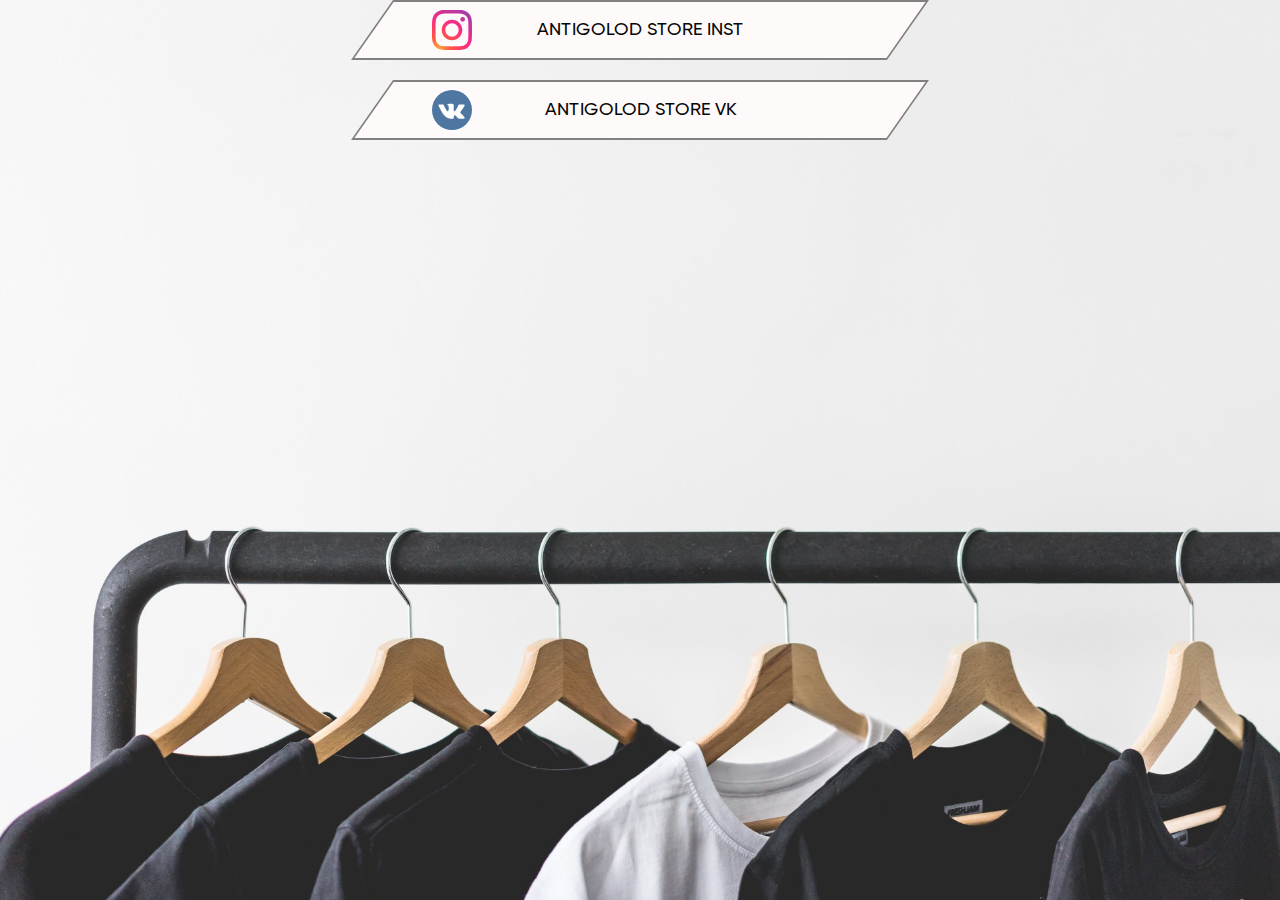
==== commit fe4c17d3: "fix4" ====
--- a/contacts.html
+++ b/contacts.html
@@ -1,4 +1,4 @@
-<!DOCTYPE html><html lang="ru"><head><meta charset="UTF-8"><meta http-equiv="X-UA-Compatible" content="IE=edge"><meta name="viewport" content="width=device-width,initial-scale=1"><title>ANTIGOLOD</title><link rel="stylesheet" href="css/style.min.css"><link rel="apple-touch-icon" sizes="180x180" href="apple-touch-icon.png"><link rel="icon" type="image/png" sizes="32x32" href="favicon-32x32.png"><link rel="icon" type="image/png" sizes="16x16" href="favicon-16x16.png"><link rel="manifest" href="site.webmanifest"><link rel="mask-icon" href="safari-pinned-tab.svg" color="#ffffff"><meta name="msapplication-TileColor" content="#ffffff"><meta name="msapplication-TileImage" content="mstile-144x144.png"><meta name="theme-color" content="#ffffff"></head><body class="body contacts-page-body"><div class="wrapper"><section class="contacts-page"><div class="container contacts-page__container"><div class="contacts-page__items"><a href="https://instagram.com/anti.golod" target="_blank" class="contacts-page__item contact-item"><div class="contact-item__icon"><picture><source srcset="icons/icons.svg#instagram" type="image/webp"><img src="icons/icons.svg#instagram" alt="ANTIGOLOD STORE INST" class="contact-item-img"></picture></div><div class="contact-item__text text_400">ANTIGOLOD&nbsp;STORE&nbsp;INST</div></a><a href="https://vk.com/a.gemuse" target="_blank" class="contacts-page__item contact-item"><div class="contact-item__icon"><picture><source srcset="icons/icons.svg#vk" type="image/webp"><img src="icons/icons.svg#vk" alt="ANTIGOLOD STORE VK" class="contact-item-img"></picture></div><div class="contact-item__text text_400">ANTIGOLOD&nbsp;STORE&nbsp;VK</div></a></div></div></section></div><script>function testWebP(callback) {+<!DOCTYPE html><html lang="ru" class="contacts-page-html"><head><meta charset="UTF-8"><meta http-equiv="X-UA-Compatible" content="IE=edge"><meta name="viewport" content="width=device-width,initial-scale=1"><title>ANTIGOLOD</title><link rel="stylesheet" href="css/style.min.css"><link rel="apple-touch-icon" sizes="180x180" href="apple-touch-icon.png"><link rel="icon" type="image/png" sizes="32x32" href="favicon-32x32.png"><link rel="icon" type="image/png" sizes="16x16" href="favicon-16x16.png"><link rel="manifest" href="site.webmanifest"><link rel="mask-icon" href="safari-pinned-tab.svg" color="#f7f7f7"><meta name="msapplication-TileColor" content="#f7f7f7"><meta name="msapplication-TileImage" content="mstile-144x144.png"><meta name="theme-color" content="#f7f7f7"></head><body class="body contacts-page-body"><div class="wrapper contacts-page__wrapper"><section class="contacts-page"><div class="container contacts-page__container"><div class="contacts-page__items"><a href="https://instagram.com/anti.golod" target="_blank" class="contacts-page__item contact-item"><div class="contact-item__icon"><picture><source srcset="icons/icons.svg#instagram" type="image/webp"><img src="icons/icons.svg#instagram" alt="ANTIGOLOD STORE INST" class="contact-item-img"></picture></div><div class="contact-item__text text_400">ANTIGOLOD&nbsp;STORE&nbsp;INST</div></a><a href="https://vk.com/a.gemuse" target="_blank" class="contacts-page__item contact-item"><div class="contact-item__icon"><picture><source srcset="icons/icons.svg#vk" type="image/webp"><img src="icons/icons.svg#vk" alt="ANTIGOLOD STORE VK" class="contact-item-img"></picture></div><div class="contact-item__text text_400">ANTIGOLOD&nbsp;STORE&nbsp;VK</div></a></div></div></section></div><script>function testWebP(callback) {         var webP = new Image();         webP.onload = webP.onerror = function() {             callback(webP.height == 2);--- a/css/style.min.css
+++ b/css/style.min.css
@@ -1 +1 @@
-*,:after,:before{-webkit-box-sizing:border-box;box-sizing:border-box;padding:0;margin:0;border:0}body,html{height:100%;width:100%;font-size:100%;line-height:1;-ms-text-size-adjust:100%;-moz-text-size-adjust:100%;-webkit-text-size-adjust:100%;font-family:"Open Sans",Arial,"Helvetica Neue",Helvetica,sans-serif}::-webkit-file-upload-button{-webkit-appearance:button;font:inherit}:active,:focus{outline:0;border:none}[hidden]{display:none}[type=checkbox],[type=radio]{-webkit-box-sizing:border-box;box-sizing:border-box;padding:0;margin:0;border:0;outline:0}[type=number]::-webkit-inner-spin-button,[type=number]::-webkit-outer-spin-button{height:auto}[type=search]{-webkit-appearance:textfield;outline-offset:-2px}[type=search]::-webkit-search-decoration{-webkit-appearance:none}a,a:active,a:focus,a:hover{text-decoration:none;color:inherit;background-color:transparent;outline:0;border:none}a:link,a:visited{color:inherit}abbr[title]{border-bottom:none;text-decoration:none}article,aside,details,div,figcaption,figure,footer,header,hgroup,main,menu,nav,section{display:block}audio,canvas,iframe,img,svg,video{vertical-align:middle}audio,video{display:inline-block}audio:not([controls]){display:none;height:0}b,strong{font-weight:bolder}blockquote,q{quotes:none}blockquote:after,blockquote:before,q:after,q:before{content:"";content:none}[type=button],[type=reset],[type=submit],button{-webkit-appearance:button}button,input{overflow:visible}button,input[type=submit]{cursor:pointer}button,select{text-transform:none}button::-moz-focus-inner{padding:0;border:0}[type=button]::-moz-focus-inner,[type=reset]::-moz-focus-inner,[type=submit]::-moz-focus-inner,button::-moz-focus-inner{border-style:none;padding:0}button:focus,form:focus,input:focus{outline:0;border:none}code,kbd,samp{font-family:monospace,monospace;font-size:1em}dl dl,dl ol,dl ul,ol dl,ul dl{margin:0;list-style:none}dl,li,ol,ul,ul li{list-style:none}ol ol,ol ul,ul ol,ul ul{margin:0;list-style:none}h1,h2,h3,h4,h5,h6{font-size:inherit;font-weight:inherit}hr{height:0;overflow:visible}iframe{border-style:none}img{vertical-align:top;border-style:none}button,input,optgroup,select,textarea{font-family:inherit;font-size:inherit;line-height:inherit}input::-ms-clear{display:none}legend{-webkit-box-sizing:border-box;box-sizing:border-box;color:inherit;display:table;max-width:100%;padding:0;white-space:normal}pre{font-family:monospace,monospace;font-size:1em}progress{vertical-align:baseline}small{font-size:80%}sub{bottom:-.25em}sub,sup{font-size:75%;line-height:0;position:relative;vertical-align:baseline}summary{display:list-item}sup{top:-.5em}table{border-collapse:collapse;border-spacing:0}template{display:none}textarea{overflow:auto}@font-face{font-family:Gilroy-Bold;src:url(../fonts/Gilroy-Bold.eot);src:url(../fonts/Gilroy-Bold.eot?#iefix) format("embedded-opentype"),url(../fonts/Gilroy-Bold.svg#Gilroy-Bold) format("svg"),url(../fonts/Gilroy-Bold.ttf) format("truetype"),url(../fonts/Gilroy-Bold.woff) format("woff"),url(../fonts/Gilroy-Bold.woff2) format("woff2");font-weight:400;font-style:normal}@font-face{font-family:Gilroy-Medium;src:url(../fonts/Gilroy-Medium.eot);src:url(../fonts/Gilroy-Medium.eot?#iefix) format("embedded-opentype"),url(../fonts/Gilroy-Medium.svg#Gilroy-Medium) format("svg"),url(../fonts/Gilroy-Medium.ttf) format("truetype"),url(../fonts/Gilroy-Medium.woff) format("woff"),url(../fonts/Gilroy-Medium.woff2) format("woff2");font-weight:400;font-style:normal}body{background-color:#fff}body.lock{overflow:hidden}footer,section{padding:75px 0}.wrapper{overflow:hidden;display:-webkit-box;display:-ms-flexbox;display:flex;-webkit-box-orient:vertical;-webkit-box-direction:normal;-ms-flex-direction:column;flex-direction:column;min-height:100vh}.container{max-width:980px;min-width:320px;width:100%;margin:0 auto;padding:0 15px}.text_name{color:#070707;font-family:Gilroy-Bold,sans-serif;font-style:normal;font-weight:400;letter-spacing:.02em;font-size:48px;line-height:58px}.text_heading{color:#070707;font-family:Gilroy-Bold,sans-serif;font-style:normal;font-weight:400;letter-spacing:.02em;font-size:34px;line-height:24px}.text_nav{color:#070707;font-family:Gilroy-Bold,sans-serif;font-style:normal;font-weight:400;font-size:18px;line-height:22px}.text_lang{color:#070707;font-family:Gilroy-Bold,sans-serif;font-style:normal;font-weight:400;font-size:16px;line-height:20px}.text_700{color:#070707;font-family:Gilroy-Bold,sans-serif;font-style:normal;font-weight:400;font-size:18px;line-height:22px}.text_400{color:#070707;font-family:Gilroy-Medium,sans-serif;font-style:normal;font-weight:400;font-size:18px;line-height:22px}.heading{text-align:center;margin-bottom:25px}.section-text{text-align:center;margin:0 auto 30px}.section-text:last-child{margin-bottom:0}.logo{position:absolute;z-index:50;top:-40px;right:15px;left:15px;font-size:130px;line-height:110px;color:#070707;word-spacing:-20px;text-shadow:2px 2px 8px #070707;text-transform:uppercase;text-align:justify;opacity:.1}.logo-h{display:inline-block;width:100%}.logo-container{position:relative}.logo-m{display:none}.nav{position:relative;z-index:1000;height:100%;border-bottom:2px solid #828282;background-color:#fff}.nav__items{display:-webkit-box;display:-ms-flexbox;display:flex;-webkit-box-align:center;-ms-flex-align:center;align-items:center;-webkit-box-pack:justify;-ms-flex-pack:justify;justify-content:space-between;width:100%;height:100%}.nav__item{position:relative;margin:0 20px}.nav__item:first-child{margin-left:0}.nav__item:last-child{margin-right:0}.nav__item::before{position:absolute;content:"";bottom:-5px;left:0;width:0%;height:3px;background-color:#828282;-webkit-transition:width .3s ease;-o-transition:width .3s ease;transition:width .3s ease}.nav__item:hover::before{width:100%}.button-show-more{display:block;width:60%;margin:20px auto 0;padding:10px 0;color:#fff;background-color:#070707}.dn{display:none}.dim.active{position:fixed;z-index:175;background-color:rgba(0,0,0,.4);width:100%;height:100%;-webkit-transition:background-color .5s ease;-o-transition:background-color .5s ease;transition:background-color .5s ease}.closezoomedimgbtn{position:fixed;z-index:3200;top:30px;right:30px;font-size:100px;cursor:pointer;color:#000;-webkit-user-select:none;-moz-user-select:none;-ms-user-select:none;user-select:none;display:none}.closezoomedimgbtn.active{display:block}.contact-item{display:block;position:relative;width:95%;border:none;background-color:snow;height:60px;margin:10px 0;z-index:10}.contact-item::before{position:absolute;content:"";width:120%;height:100%;top:0;left:-10%;-webkit-transform:skew(-35deg);-ms-transform:skew(-35deg);transform:skew(-35deg);background-color:inherit;border:2px solid gray}.contact-item:first-child{margin-top:0}.contact-item:last-child{margin-bottom:0}.contact-item:active,.contact-item:focus,.contact-item:hover,.contact-item:link,.contact-item:visited{border:none;background-color:snow}.contact-item__icon{position:absolute;z-index:15;top:50%;left:15px;-webkit-transform:translateY(-50%);-ms-transform:translateY(-50%);transform:translateY(-50%)}.contact-item-img{width:40px;height:40px}.contact-item__text{position:absolute;z-index:15;top:50%;left:50%;-webkit-transform:translate(-50%,-50%);-ms-transform:translate(-50%,-50%);transform:translate(-50%,-50%)}.header{position:relative;height:80px;background-color:#fff}.header__container{height:100%}.header__menu{display:none;width:65px;height:100%;padding:0 20px;margin-left:-20px;z-index:3000;cursor:pointer}.header__burger{position:relative;width:25px;height:2px;background-color:#070707;-webkit-transition:background-color .2s ease,-webkit-transform .4s ease;transition:background-color .2s ease,-webkit-transform .4s ease;-o-transition:background-color .2s ease,transform .4s ease;transition:background-color .2s ease,transform .4s ease;transition:background-color .2s ease,transform .4s ease,-webkit-transform .4s ease}.header__burger::after,.header__burger::before{position:absolute;content:"";width:25px;height:2px;background-color:#070707;left:0;-webkit-transition:-webkit-transform .4s ease;transition:-webkit-transform .4s ease;-o-transition:transform .4s ease;transition:transform .4s ease;transition:transform .4s ease,-webkit-transform .4s ease}.header__burger::before{bottom:8px}.header__burger::after{top:8px}.header__burger.active{background-color:transparent;-webkit-transform:rotate(180deg);-ms-transform:rotate(180deg);transform:rotate(180deg)}.header__burger.active::before{bottom:0;-webkit-transform:rotate(-45deg);-ms-transform:rotate(-45deg);transform:rotate(-45deg)}.header__burger.active::after{top:0;-webkit-transform:rotate(45deg);-ms-transform:rotate(45deg);transform:rotate(45deg)}.footer{position:relative;margin-top:auto;background-color:#fff;text-align:center}.footer__button{background-color:#070707;color:#fff;padding:12px 20px;border-radius:30px;bottom:30%}.footer__button.active{position:fixed;z-index:225;bottom:calc(50% + 60px);left:50%;-webkit-transform:translateX(-50%);-ms-transform:translateX(-50%);transform:translateX(-50%);-webkit-transition:bottom .5s ease;-o-transition:bottom .5s ease;transition:bottom .5s ease}.footer__socialfix-container{bottom:25%;left:0}.footer__socialfix-container.active{position:fixed;z-index:200;padding:50px 0;background-color:#fff;bottom:50%;left:50%;width:100%;-webkit-transform:translate(-50%,50%);-ms-transform:translate(-50%,50%);transform:translate(-50%,50%);-webkit-transition:bottom .5s ease,padding .5s ease;-o-transition:bottom .5s ease,padding .5s ease;transition:bottom .5s ease,padding .5s ease}.footer__socialfix-items{margin-top:80px;display:-webkit-box;display:-ms-flexbox;display:flex;-webkit-box-pack:center;-ms-flex-pack:center;justify-content:center}.footer__socialfix-item{margin:0 25px}.footer__socialfix-img{width:40px;height:40px}.footer__last-text{font-size:14px;line-height:18px;color:#828282;margin-top:40px}.footer__scrolltotopbtn{position:absolute;bottom:10px;left:50%;-webkit-transform:translateX(-50%);-ms-transform:translateX(-50%);transform:translateX(-50%);width:50px;height:50px;border-radius:50%;background-color:#070707;color:#fff}.footer__arrow{width:22px;height:22px;border-top:5px solid #fff;border-right:5px solid #fff;-webkit-transform:rotate(-45deg);-ms-transform:rotate(-45deg);transform:rotate(-45deg);margin:8px 0 0 14px}.home{background-color:#fff}.home__items{display:-webkit-box;display:-ms-flexbox;display:flex;-webkit-box-pack:justify;-ms-flex-pack:justify;justify-content:space-between;-webkit-box-align:end;-ms-flex-align:end;align-items:flex-end}.home__item:not(:first-child){margin-bottom:6px}.home__item:last-child{position:relative;z-index:1000;-webkit-transform:rotate(-90deg);-ms-transform:rotate(-90deg);transform:rotate(-90deg);margin:0 -23px 31px 23px;cursor:pointer}.home__language{color:#828282}.home__language.active{color:#070707}.home__sep{color:#070707}.home__me{margin-top:50px}.home__me img{width:100%;height:100%}.about{background-color:#f6f6f6}.clothes,.painting,.projects{background-color:#fff}.clothes__items,.painting__items,.projects__items{display:-webkit-box;display:-ms-flexbox;display:flex;-webkit-box-pack:center;-ms-flex-pack:center;justify-content:center;-webkit-box-align:start;-ms-flex-align:start;align-items:flex-start;-ms-flex-wrap:wrap;flex-wrap:wrap;margin:-10px}.clothes__item,.painting__item,.projects__item{width:300px;height:300px;outline:1px solid #828282;margin:10px;cursor:pointer}.clothes__item:not(.zoomed):hover,.painting__item:not(.zoomed):hover,.projects__item:not(.zoomed):hover{outline:3px solid green}.clothes__item.zoomed,.painting__item.zoomed,.projects__item.zoomed{outline:0}.clothes__img,.painting__img,.projects__img{width:300px;height:300px}.clothes__img.zoomed,.painting__img.zoomed,.projects__img.zoomed{position:fixed;z-index:10000;top:50%;left:50%;-webkit-transform:translate(-50%,-50%);-ms-transform:translate(-50%,-50%);transform:translate(-50%,-50%);height:90%;width:auto;-webkit-transition:.3s width ease,.3s height ease;-o-transition:.3s width ease,.3s height ease;transition:.3s width ease,.3s height ease;background-color:#f6f6f6}.clothes{background-color:#f6f6f6}.clothes__item{outline:0}.contacts-page{padding:0;margin:0;min-height:100vh}.contacts-page-body{background-image:url(../images/me/gemuse_bg.jpg);background-repeat:no-repeat;background-size:cover;background-position:bottom;background-color:#2a2929}.contacts-page__container{max-width:500px;min-height:100vh}.contacts-page__items{min-height:100vh;display:-webkit-box;display:-ms-flexbox;display:flex;-webkit-box-orient:vertical;-webkit-box-direction:normal;-ms-flex-direction:column;flex-direction:column;-webkit-box-pack:center;-ms-flex-pack:center;justify-content:center;-webkit-box-align:center;-ms-flex-align:center;align-items:center}@media (max-width:1023px){.closezoomedimgbtn{top:10px;right:10px}.clothes__img.zoomed,.painting__img.zoomed,.projects__img.zoomed{height:80%}}@media (max-width:899px){footer,section{padding:50px 0}.container{padding:0 15px}.text_nav{font-size:34px;line-height:24px}.text_lang{font-size:34px;line-height:24px}.logo{display:none}.logo-m{display:block;position:absolute;height:65px;top:8px;right:2px;left:2px;font-size:80px;line-height:60px;color:#070707;word-spacing:-20px;text-shadow:2px 2px 8px #070707;text-transform:uppercase;text-align:justify;opacity:.1}.nav{border-bottom:none;background-color:transparent}.nav__items{-webkit-box-orient:vertical;-webkit-box-direction:normal;-ms-flex-direction:column;flex-direction:column;-webkit-box-pack:start;-ms-flex-pack:start;justify-content:flex-start;-webkit-box-align:start;-ms-flex-align:start;align-items:flex-start;position:fixed;top:0;left:0;width:100%;height:0;padding-left:15px;overflow-x:hidden;overflow-y:auto;background-color:#fff;-webkit-transition:height .3s ease-out,padding .3s ease-out;-o-transition:height .3s ease-out,padding .3s ease-out;transition:height .3s ease-out,padding .3s ease-out}.nav__items.active{height:100%;padding-bottom:85px}.nav__item::before{height:0}.nav__item{padding-top:68px;margin:0}.nav__item:first-child{padding-top:85px}.header__menu{position:fixed;height:65px;top:64px;right:0;display:-webkit-box;display:-ms-flexbox;display:flex;-webkit-box-align:center;-ms-flex-align:center;align-items:center}.footer__scrolltotopbtn{display:none}.home{padding-top:0}.home__items{-webkit-box-orient:vertical;-webkit-box-direction:normal;-ms-flex-direction:column;flex-direction:column;-webkit-box-align:start;-ms-flex-align:start;align-items:flex-start;margin-top:-10px;padding-top:5px}.home__item:last-child{-ms-flex-item-align:end;align-self:flex-end;margin:-40px -50px 20px 0;z-index:unset}.home__name{margin-bottom:20px}}@media (max-width:799px){.contact-item__text{font-size:16px}}@media (max-width:767px){.container{padding:0 15px}.clothes__item:not(.zoomed):hover,.painting__item:not(.zoomed):hover,.projects__item:not(.zoomed):hover{outline:0}.clothes__img.zoomed,.painting__img.zoomed,.projects__img.zoomed{height:70%}}@media (max-width:699px){.contact-item{width:80%}}@media (max-width:599px){.logo-m{font-size:60px;line-height:45px;top:10px}.contact-item{width:70%}.contact-item__icon{left:5px}.contact-item__text{font-size:14px;left:55%}.footer__socialfix-item{margin:0 15px}}@media (max-width:499px){.clothes__img.zoomed,.painting__img.zoomed,.projects__img.zoomed{width:90%;height:unset}}@media (max-width:429px){.contact-item__text{font-size:14px;left:65%}}@media (max-width:399px){.logo-m{min-width:300px;font-size:50px;line-height:35px}}@media (max-width:389px){.clothes__img.zoomed,.painting__img.zoomed,.projects__img.zoomed{width:98%}}.webp .contacts-page-body{background-image:url(../images/me/gemuse_bg.webp)}+*,:after,:before{-webkit-box-sizing:border-box;box-sizing:border-box;padding:0;margin:0;border:0}body,html{height:100%;width:100%;font-size:100%;line-height:1;-ms-text-size-adjust:100%;-moz-text-size-adjust:100%;-webkit-text-size-adjust:100%;font-family:"Open Sans",Arial,"Helvetica Neue",Helvetica,sans-serif}::-webkit-file-upload-button{-webkit-appearance:button;font:inherit}:active,:focus{outline:0;border:none}[hidden]{display:none}[type=checkbox],[type=radio]{-webkit-box-sizing:border-box;box-sizing:border-box;padding:0;margin:0;border:0;outline:0}[type=number]::-webkit-inner-spin-button,[type=number]::-webkit-outer-spin-button{height:auto}[type=search]{-webkit-appearance:textfield;outline-offset:-2px}[type=search]::-webkit-search-decoration{-webkit-appearance:none}a,a:active,a:focus,a:hover{text-decoration:none;color:inherit;background-color:transparent;outline:0;border:none}a:link,a:visited{color:inherit}abbr[title]{border-bottom:none;text-decoration:none}article,aside,details,div,figcaption,figure,footer,header,hgroup,main,menu,nav,section{display:block}audio,canvas,iframe,img,svg,video{vertical-align:middle}audio,video{display:inline-block}audio:not([controls]){display:none;height:0}b,strong{font-weight:bolder}blockquote,q{quotes:none}blockquote:after,blockquote:before,q:after,q:before{content:"";content:none}[type=button],[type=reset],[type=submit],button{-webkit-appearance:button}button,input{overflow:visible}button,input[type=submit]{cursor:pointer}button,select{text-transform:none}button::-moz-focus-inner{padding:0;border:0}[type=button]::-moz-focus-inner,[type=reset]::-moz-focus-inner,[type=submit]::-moz-focus-inner,button::-moz-focus-inner{border-style:none;padding:0}button:focus,form:focus,input:focus{outline:0;border:none}code,kbd,samp{font-family:monospace,monospace;font-size:1em}dl dl,dl ol,dl ul,ol dl,ul dl{margin:0;list-style:none}dl,li,ol,ul,ul li{list-style:none}ol ol,ol ul,ul ol,ul ul{margin:0;list-style:none}h1,h2,h3,h4,h5,h6{font-size:inherit;font-weight:inherit}hr{height:0;overflow:visible}iframe{border-style:none}img{vertical-align:top;border-style:none}button,input,optgroup,select,textarea{font-family:inherit;font-size:inherit;line-height:inherit}input::-ms-clear{display:none}legend{-webkit-box-sizing:border-box;box-sizing:border-box;color:inherit;display:table;max-width:100%;padding:0;white-space:normal}pre{font-family:monospace,monospace;font-size:1em}progress{vertical-align:baseline}small{font-size:80%}sub{bottom:-.25em}sub,sup{font-size:75%;line-height:0;position:relative;vertical-align:baseline}summary{display:list-item}sup{top:-.5em}table{border-collapse:collapse;border-spacing:0}template{display:none}textarea{overflow:auto}@font-face{font-family:Gilroy-Bold;src:url(../fonts/Gilroy-Bold.eot);src:url(../fonts/Gilroy-Bold.eot?#iefix) format("embedded-opentype"),url(../fonts/Gilroy-Bold.svg#Gilroy-Bold) format("svg"),url(../fonts/Gilroy-Bold.ttf) format("truetype"),url(../fonts/Gilroy-Bold.woff) format("woff"),url(../fonts/Gilroy-Bold.woff2) format("woff2");font-weight:400;font-style:normal}@font-face{font-family:Gilroy-Medium;src:url(../fonts/Gilroy-Medium.eot);src:url(../fonts/Gilroy-Medium.eot?#iefix) format("embedded-opentype"),url(../fonts/Gilroy-Medium.svg#Gilroy-Medium) format("svg"),url(../fonts/Gilroy-Medium.ttf) format("truetype"),url(../fonts/Gilroy-Medium.woff) format("woff"),url(../fonts/Gilroy-Medium.woff2) format("woff2");font-weight:400;font-style:normal}body{background-color:#fff}body.lock{overflow:hidden}footer,section{padding:75px 0}.wrapper{overflow:hidden;display:-webkit-box;display:-ms-flexbox;display:flex;-webkit-box-orient:vertical;-webkit-box-direction:normal;-ms-flex-direction:column;flex-direction:column;min-height:100vh}.site-content{-webkit-box-flex:1;-ms-flex:1;flex:1}.html{height:-webkit-fill-available}.body,.wrapper{min-height:100vh;min-height:-webkit-fill-available}.container{max-width:980px;min-width:320px;width:100%;margin:0 auto;padding:0 15px}.text_name{color:#070707;font-family:Gilroy-Bold,sans-serif;font-style:normal;font-weight:400;letter-spacing:.02em;font-size:48px;line-height:58px}.text_heading{color:#070707;font-family:Gilroy-Bold,sans-serif;font-style:normal;font-weight:400;letter-spacing:.02em;font-size:34px;line-height:24px}.text_nav{color:#070707;font-family:Gilroy-Bold,sans-serif;font-style:normal;font-weight:400;font-size:18px;line-height:22px}.text_lang{color:#070707;font-family:Gilroy-Bold,sans-serif;font-style:normal;font-weight:400;font-size:16px;line-height:20px}.text_700{color:#070707;font-family:Gilroy-Bold,sans-serif;font-style:normal;font-weight:400;font-size:18px;line-height:22px}.text_400{color:#070707;font-family:Gilroy-Medium,sans-serif;font-style:normal;font-weight:400;font-size:18px;line-height:22px}.heading{text-align:center;margin-bottom:25px}.section-text{text-align:center;margin:0 auto 30px}.section-text:last-child{margin-bottom:0}.logo{position:absolute;z-index:50;top:-40px;right:15px;left:15px;font-size:130px;line-height:110px;color:#070707;word-spacing:-20px;text-shadow:2px 2px 8px #070707;text-transform:uppercase;text-align:justify;opacity:.1}.logo-h{display:inline-block;width:100%}.logo-container{position:relative}.logo-m{display:none}.nav{position:relative;z-index:1000;height:100%;border-bottom:2px solid #828282;background-color:#fff}.nav__items{display:-webkit-box;display:-ms-flexbox;display:flex;-webkit-box-align:center;-ms-flex-align:center;align-items:center;-webkit-box-pack:justify;-ms-flex-pack:justify;justify-content:space-between;width:100%;height:100%}.nav__item{position:relative;margin:0 20px}.nav__item:first-child{margin-left:0}.nav__item:last-child{margin-right:0}.nav__item::before{position:absolute;content:"";bottom:-5px;left:0;width:0%;height:3px;background-color:#828282;-webkit-transition:width .3s ease;-o-transition:width .3s ease;transition:width .3s ease}.nav__item:hover::before{width:100%}.button-show-more{display:block;width:60%;margin:20px auto 0;padding:10px 0;color:#fff;background-color:#070707}.dn{display:none}.dim.active{position:fixed;z-index:175;background-color:rgba(0,0,0,.4);width:100%;height:100%;-webkit-transition:background-color .5s ease;-o-transition:background-color .5s ease;transition:background-color .5s ease}.closezoomedimgbtn{position:fixed;z-index:3200;top:30px;right:30px;font-size:100px;cursor:pointer;color:#000;-webkit-user-select:none;-moz-user-select:none;-ms-user-select:none;user-select:none;display:none}.closezoomedimgbtn.active{display:block}.contact-item{display:block;position:relative;width:95%;border:none;background-color:snow;height:60px;margin:10px 0;z-index:10}.contact-item::before{position:absolute;content:"";width:120%;height:100%;top:0;left:-10%;-webkit-transform:skew(-35deg);-ms-transform:skew(-35deg);transform:skew(-35deg);background-color:inherit;border:2px solid gray}.contact-item:first-child{margin-top:0}.contact-item:last-child{margin-bottom:0}.contact-item:active,.contact-item:focus,.contact-item:hover,.contact-item:link,.contact-item:visited{border:none;background-color:snow}.contact-item__icon{position:absolute;z-index:15;top:50%;left:15px;-webkit-transform:translateY(-50%);-ms-transform:translateY(-50%);transform:translateY(-50%)}.contact-item-img{width:40px;height:40px}.contact-item__text{position:absolute;z-index:15;top:50%;left:50%;-webkit-transform:translate(-50%,-50%);-ms-transform:translate(-50%,-50%);transform:translate(-50%,-50%)}.header{position:relative;height:80px;background-color:#fff}.header__container{height:100%}.header__menu{display:none;width:65px;height:100%;padding:0 20px;margin-left:-20px;z-index:3000;cursor:pointer}.header__burger{position:relative;width:25px;height:2px;background-color:#070707;-webkit-transition:background-color .2s ease,-webkit-transform .4s ease;transition:background-color .2s ease,-webkit-transform .4s ease;-o-transition:background-color .2s ease,transform .4s ease;transition:background-color .2s ease,transform .4s ease;transition:background-color .2s ease,transform .4s ease,-webkit-transform .4s ease}.header__burger::after,.header__burger::before{position:absolute;content:"";width:25px;height:2px;background-color:#070707;left:0;-webkit-transition:-webkit-transform .4s ease;transition:-webkit-transform .4s ease;-o-transition:transform .4s ease;transition:transform .4s ease;transition:transform .4s ease,-webkit-transform .4s ease}.header__burger::before{bottom:8px}.header__burger::after{top:8px}.header__burger.active{background-color:transparent;-webkit-transform:rotate(180deg);-ms-transform:rotate(180deg);transform:rotate(180deg)}.header__burger.active::before{bottom:0;-webkit-transform:rotate(-45deg);-ms-transform:rotate(-45deg);transform:rotate(-45deg)}.header__burger.active::after{top:0;-webkit-transform:rotate(45deg);-ms-transform:rotate(45deg);transform:rotate(45deg)}.footer{position:relative;background-color:#fff;text-align:center}.footer__button{background-color:#070707;color:#fff;padding:12px 20px;border-radius:30px;bottom:30%}.footer__button.active{position:fixed;z-index:225;bottom:calc(50% + 60px);left:50%;-webkit-transform:translateX(-50%);-ms-transform:translateX(-50%);transform:translateX(-50%);-webkit-transition:bottom .5s ease;-o-transition:bottom .5s ease;transition:bottom .5s ease}.footer__socialfix-container{bottom:25%;left:0}.footer__socialfix-container.active{position:fixed;z-index:200;padding:50px 0;background-color:#fff;bottom:50%;left:50%;width:100%;-webkit-transform:translate(-50%,50%);-ms-transform:translate(-50%,50%);transform:translate(-50%,50%);-webkit-transition:bottom .5s ease,padding .5s ease;-o-transition:bottom .5s ease,padding .5s ease;transition:bottom .5s ease,padding .5s ease}.footer__socialfix-items{margin-top:80px;display:-webkit-box;display:-ms-flexbox;display:flex;-webkit-box-pack:center;-ms-flex-pack:center;justify-content:center}.footer__socialfix-item{margin:0 25px}.footer__socialfix-img{width:40px;height:40px}.footer__last-text{font-size:14px;line-height:18px;color:#828282;margin-top:40px}.footer__scrolltotopbtn{position:absolute;bottom:10px;left:50%;-webkit-transform:translateX(-50%);-ms-transform:translateX(-50%);transform:translateX(-50%);width:50px;height:50px;border-radius:50%;background-color:#070707;color:#fff}.footer__arrow{width:22px;height:22px;border-top:5px solid #fff;border-right:5px solid #fff;-webkit-transform:rotate(-45deg);-ms-transform:rotate(-45deg);transform:rotate(-45deg);margin:8px 0 0 14px}.home{background-color:#fff}.home__items{display:-webkit-box;display:-ms-flexbox;display:flex;-webkit-box-pack:justify;-ms-flex-pack:justify;justify-content:space-between;-webkit-box-align:end;-ms-flex-align:end;align-items:flex-end}.home__item:not(:first-child){margin-bottom:6px}.home__item:last-child{position:relative;z-index:1000;-webkit-transform:rotate(-90deg);-ms-transform:rotate(-90deg);transform:rotate(-90deg);margin:0 -23px 31px 23px;cursor:pointer}.home__language{color:#828282}.home__language.active{color:#070707}.home__sep{color:#070707}.home__me{margin-top:50px}.home__me img{width:100%;height:100%}.about{background-color:#f6f6f6}.clothes,.painting,.projects{background-color:#fff}.clothes__items,.painting__items,.projects__items{display:-webkit-box;display:-ms-flexbox;display:flex;-webkit-box-pack:center;-ms-flex-pack:center;justify-content:center;-webkit-box-align:start;-ms-flex-align:start;align-items:flex-start;-ms-flex-wrap:wrap;flex-wrap:wrap;margin:-10px}.clothes__item,.painting__item,.projects__item{width:300px;height:300px;outline:1px solid #828282;margin:10px;cursor:pointer}.clothes__item:not(.zoomed):hover,.painting__item:not(.zoomed):hover,.projects__item:not(.zoomed):hover{outline:3px solid green}.clothes__item.zoomed,.painting__item.zoomed,.projects__item.zoomed{outline:0}.clothes__img,.painting__img,.projects__img{width:300px;height:300px}.clothes__img.zoomed,.painting__img.zoomed,.projects__img.zoomed{position:fixed;z-index:10000;top:50%;left:50%;-webkit-transform:translate(-50%,-50%);-ms-transform:translate(-50%,-50%);transform:translate(-50%,-50%);height:90%;width:auto;-webkit-transition:.3s width ease,.3s height ease;-o-transition:.3s width ease,.3s height ease;transition:.3s width ease,.3s height ease;background-color:#f6f6f6}.clothes{background-color:#f6f6f6}.clothes__item{outline:0}.contacts-page{padding:0;margin:0;-webkit-box-flex:1;-ms-flex:1;flex:1}.contacts-page-body{background-image:url(../images/me/gemuse_bg.jpg);background-repeat:no-repeat;background-size:cover;background-position:bottom;background-color:#f7f7f7}.contacts-page__wrapper{min-height:100vh;min-height:-webkit-fill-available}.contacts-page__container{max-width:500px;min-height:100vh;min-height:-webkit-fill-available}.contacts-page__items{min-height:100vh;min-height:-webkit-fill-available;display:-webkit-box;display:-ms-flexbox;display:flex;-webkit-box-orient:vertical;-webkit-box-direction:normal;-ms-flex-direction:column;flex-direction:column;-webkit-box-pack:center;-ms-flex-pack:center;justify-content:center;-webkit-box-align:center;-ms-flex-align:center;align-items:center}@media (max-width:1023px){.closezoomedimgbtn{top:10px;right:10px}.clothes__img.zoomed,.painting__img.zoomed,.projects__img.zoomed{height:80%}}@media (max-width:899px){footer,section{padding:50px 0}.container{padding:0 15px}.text_nav{font-size:34px;line-height:24px}.text_lang{font-size:34px;line-height:24px}.logo{display:none}.logo-m{display:block;position:absolute;height:65px;top:8px;right:2px;left:2px;font-size:80px;line-height:60px;color:#070707;word-spacing:-20px;text-shadow:2px 2px 8px #070707;text-transform:uppercase;text-align:justify;opacity:.1}.nav{border-bottom:none;background-color:transparent}.nav__items{-webkit-box-orient:vertical;-webkit-box-direction:normal;-ms-flex-direction:column;flex-direction:column;-webkit-box-pack:start;-ms-flex-pack:start;justify-content:flex-start;-webkit-box-align:start;-ms-flex-align:start;align-items:flex-start;position:fixed;top:0;left:0;width:100%;height:0;padding-left:15px;overflow-x:hidden;overflow-y:auto;background-color:#fff;-webkit-transition:height .3s ease-out,padding .3s ease-out;-o-transition:height .3s ease-out,padding .3s ease-out;transition:height .3s ease-out,padding .3s ease-out}.nav__items.active{height:100%;padding-bottom:85px}.nav__item::before{height:0}.nav__item{padding-top:68px;margin:0}.nav__item:first-child{padding-top:85px}.header__menu{position:fixed;height:65px;top:64px;right:0;display:-webkit-box;display:-ms-flexbox;display:flex;-webkit-box-align:center;-ms-flex-align:center;align-items:center}.footer__scrolltotopbtn{display:none}.home{padding-top:0}.home__items{-webkit-box-orient:vertical;-webkit-box-direction:normal;-ms-flex-direction:column;flex-direction:column;-webkit-box-align:start;-ms-flex-align:start;align-items:flex-start;margin-top:-10px;padding-top:5px}.home__item:last-child{-ms-flex-item-align:end;align-self:flex-end;margin:-40px -50px 20px 0;z-index:unset}.home__name{margin-bottom:20px}}@media (max-width:799px){.contact-item__text{font-size:16px}}@media (max-width:767px){.container{padding:0 15px}.clothes__item:not(.zoomed):hover,.painting__item:not(.zoomed):hover,.projects__item:not(.zoomed):hover{outline:0}.clothes__img.zoomed,.painting__img.zoomed,.projects__img.zoomed{height:70%}}@media (max-width:699px){.contact-item{width:80%}}@media (max-width:599px){.logo-m{font-size:60px;line-height:45px;top:10px}.contact-item{width:70%}.contact-item__icon{left:5px}.contact-item__text{font-size:14px;left:55%}.footer__socialfix-item{margin:0 15px}}@media (max-width:499px){.clothes__img.zoomed,.painting__img.zoomed,.projects__img.zoomed{width:90%;height:unset}}@media (max-width:429px){.contact-item__text{font-size:14px;left:65%}}@media (max-width:399px){.logo-m{min-width:300px;font-size:50px;line-height:35px}}@media (max-width:389px){.clothes__img.zoomed,.painting__img.zoomed,.projects__img.zoomed{width:98%}}.webp .contacts-page-body{background-image:url(../images/me/gemuse_bg.webp)}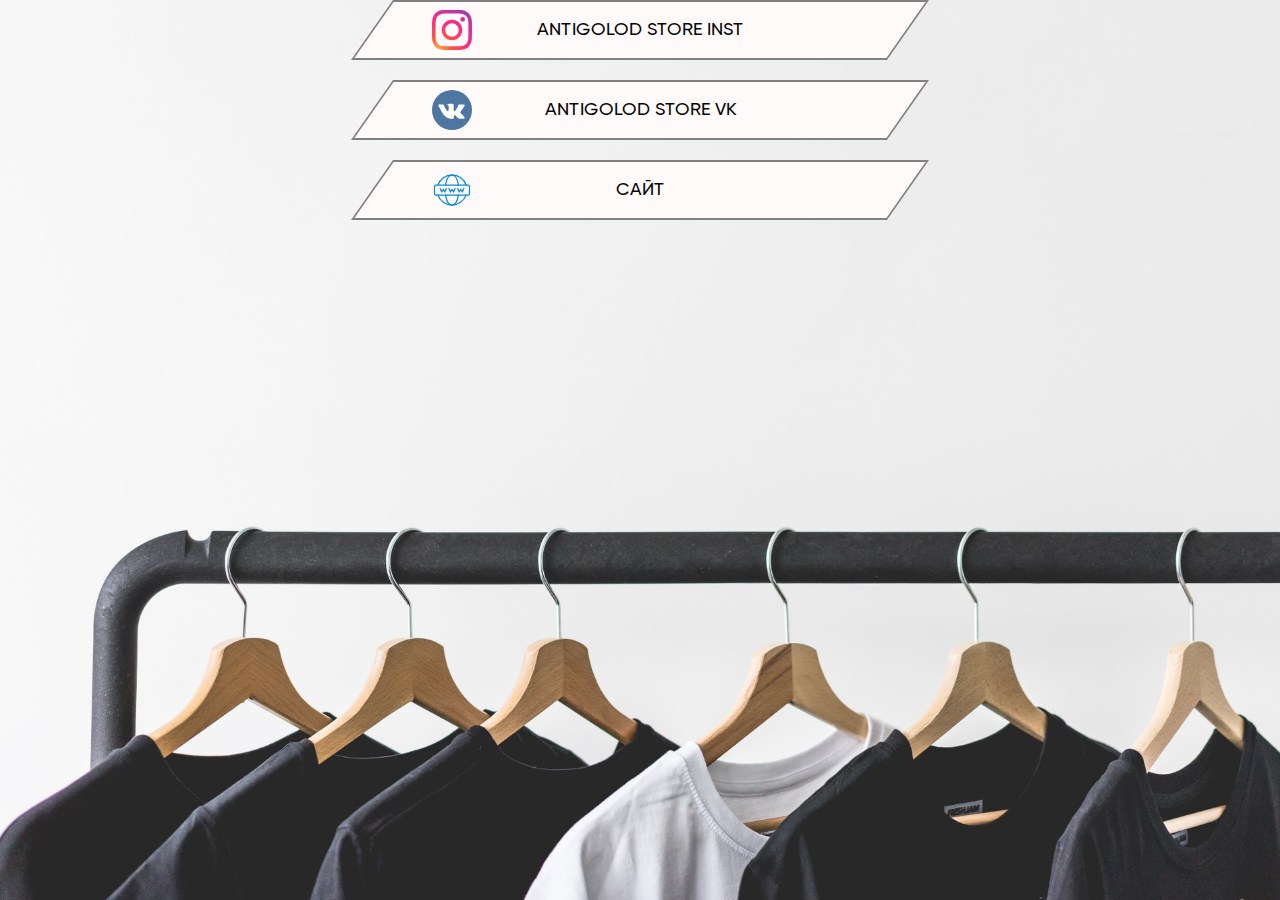
==== commit fb4a240c: "add site" ====
--- a/contacts.html
+++ b/contacts.html
@@ -1,4 +1,4 @@
-<!DOCTYPE html><html lang="ru" class="contacts-page-html"><head><meta charset="UTF-8"><meta http-equiv="X-UA-Compatible" content="IE=edge"><meta name="viewport" content="width=device-width,initial-scale=1"><title>ANTIGOLOD</title><link rel="stylesheet" href="css/style.min.css"><link rel="apple-touch-icon" sizes="180x180" href="apple-touch-icon.png"><link rel="icon" type="image/png" sizes="32x32" href="favicon-32x32.png"><link rel="icon" type="image/png" sizes="16x16" href="favicon-16x16.png"><link rel="manifest" href="site.webmanifest"><link rel="mask-icon" href="safari-pinned-tab.svg" color="#f7f7f7"><meta name="msapplication-TileColor" content="#f7f7f7"><meta name="msapplication-TileImage" content="mstile-144x144.png"><meta name="theme-color" content="#f7f7f7"></head><body class="body contacts-page-body"><div class="wrapper contacts-page__wrapper"><section class="contacts-page"><div class="container contacts-page__container"><div class="contacts-page__items"><a href="https://instagram.com/anti.golod" target="_blank" class="contacts-page__item contact-item"><div class="contact-item__icon"><picture><source srcset="icons/icons.svg#instagram" type="image/webp"><img src="icons/icons.svg#instagram" alt="ANTIGOLOD STORE INST" class="contact-item-img"></picture></div><div class="contact-item__text text_400">ANTIGOLOD&nbsp;STORE&nbsp;INST</div></a><a href="https://vk.com/a.gemuse" target="_blank" class="contacts-page__item contact-item"><div class="contact-item__icon"><picture><source srcset="icons/icons.svg#vk" type="image/webp"><img src="icons/icons.svg#vk" alt="ANTIGOLOD STORE VK" class="contact-item-img"></picture></div><div class="contact-item__text text_400">ANTIGOLOD&nbsp;STORE&nbsp;VK</div></a></div></div></section></div><script>function testWebP(callback) {+<!DOCTYPE html><html lang="ru" class="contacts-page-html"><head><meta charset="UTF-8"><meta http-equiv="X-UA-Compatible" content="IE=edge"><meta name="viewport" content="width=device-width,initial-scale=1"><title>ANTIGOLOD</title><link rel="stylesheet" href="css/style.min.css"><link rel="apple-touch-icon" sizes="180x180" href="apple-touch-icon.png"><link rel="icon" type="image/png" sizes="32x32" href="favicon-32x32.png"><link rel="icon" type="image/png" sizes="16x16" href="favicon-16x16.png"><link rel="manifest" href="site.webmanifest"><link rel="mask-icon" href="safari-pinned-tab.svg" color="#f7f7f7"><meta name="msapplication-TileColor" content="#f7f7f7"><meta name="msapplication-TileImage" content="mstile-144x144.png"><meta name="theme-color" content="#f7f7f7"></head><body class="body contacts-page-body"><div class="wrapper contacts-page__wrapper"><section class="contacts-page"><div class="container contacts-page__container"><div class="contacts-page__items"><a href="https://instagram.com/anti.golod" target="_blank" class="contacts-page__item contact-item"><div class="contact-item__icon"><picture><source srcset="icons/icons.svg#instagram" type="image/webp"><img src="icons/icons.svg#instagram" alt="ANTIGOLOD STORE INST" class="contact-item-img"></picture></div><div class="contact-item__text text_400">ANTIGOLOD&nbsp;STORE&nbsp;INST</div></a><a href="https://vk.com/a.gemuse" target="_blank" class="contacts-page__item contact-item"><div class="contact-item__icon"><picture><source srcset="icons/icons.svg#vk" type="image/webp"><img src="icons/icons.svg#vk" alt="ANTIGOLOD STORE VK" class="contact-item-img"></picture></div><div class="contact-item__text text_400">ANTIGOLOD&nbsp;STORE&nbsp;VK</div></a><a href="https://vk.com/a.gemuse" target="_blank" class="contacts-page__item contact-item"><div class="contact-item__icon"><picture><source srcset="icons/icons.svg#site" type="image/webp"><img src="icons/icons.svg#site" alt="САЙТ" class="contact-item-img"></picture></div><div class="contact-item__text text_400">САЙТ</div></a></div></div></section></div><script>function testWebP(callback) {         var webP = new Image();         webP.onload = webP.onerror = function() {             callback(webP.height == 2);